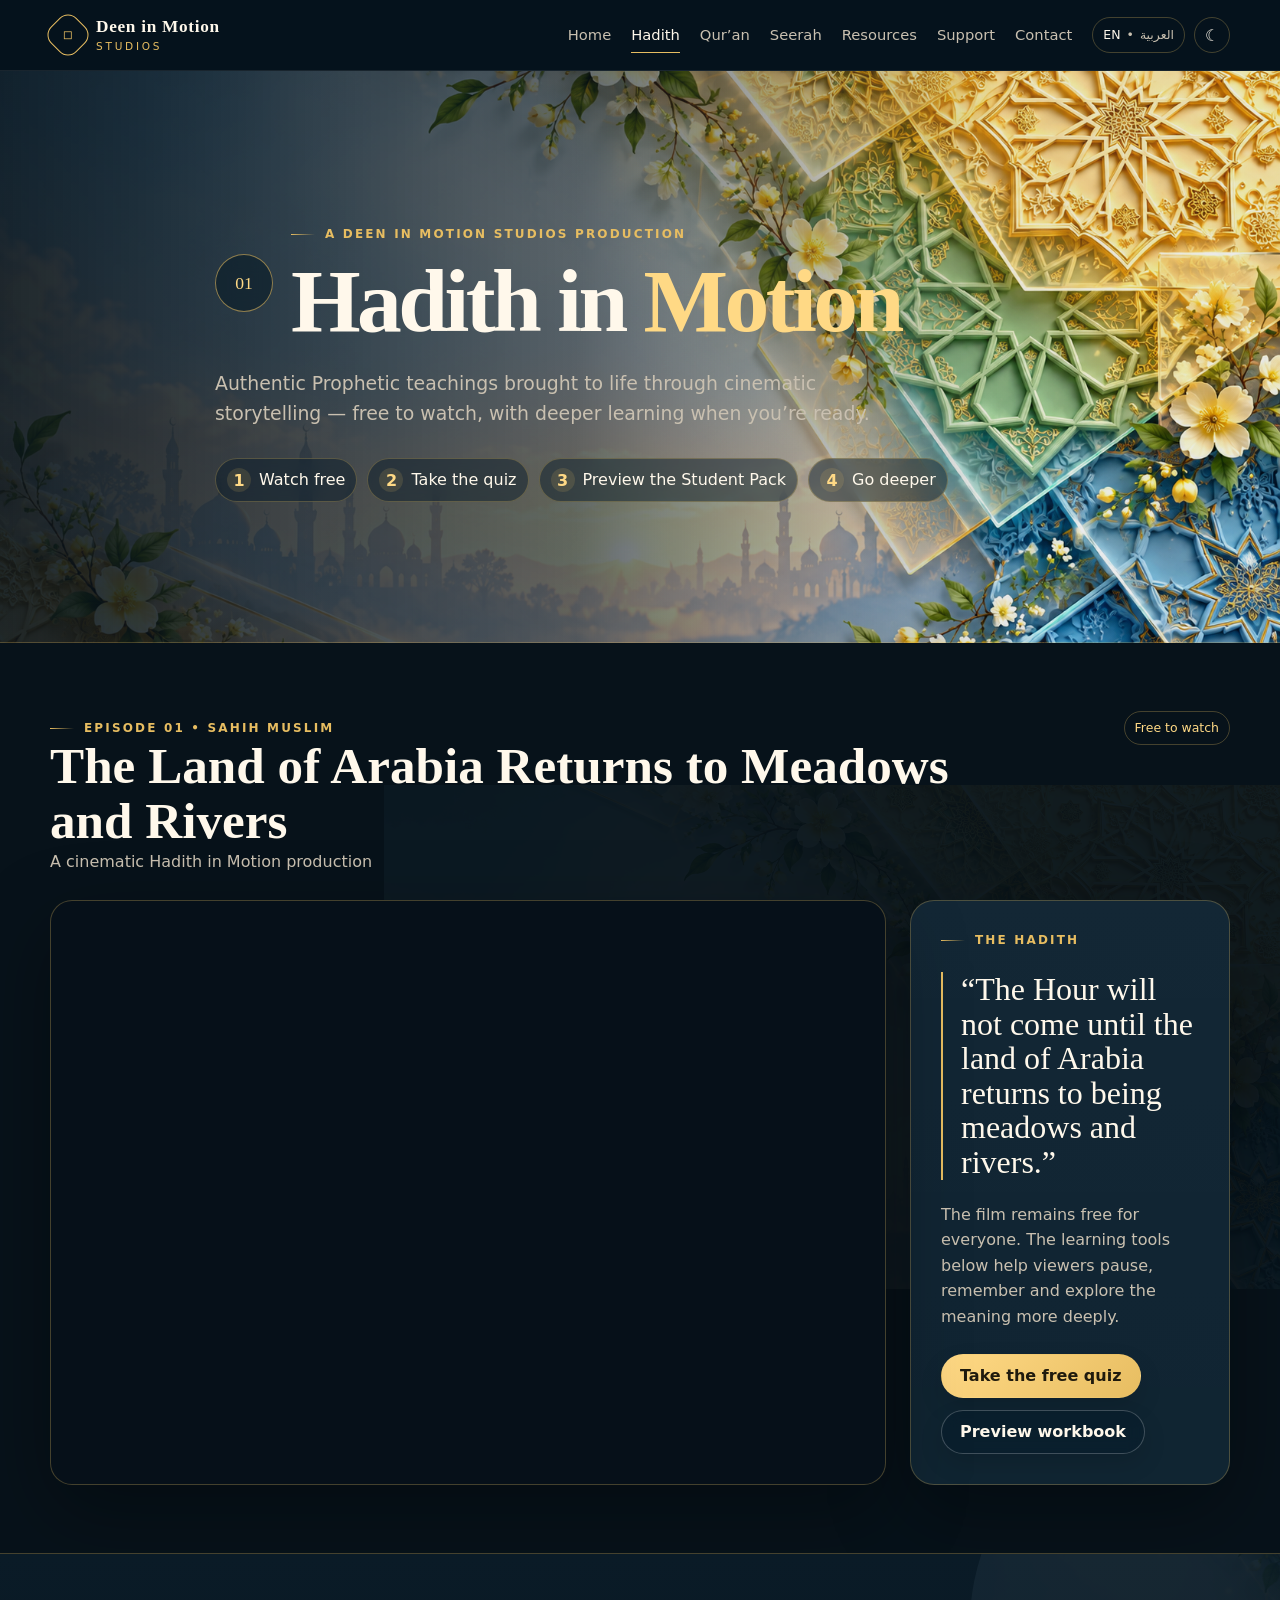
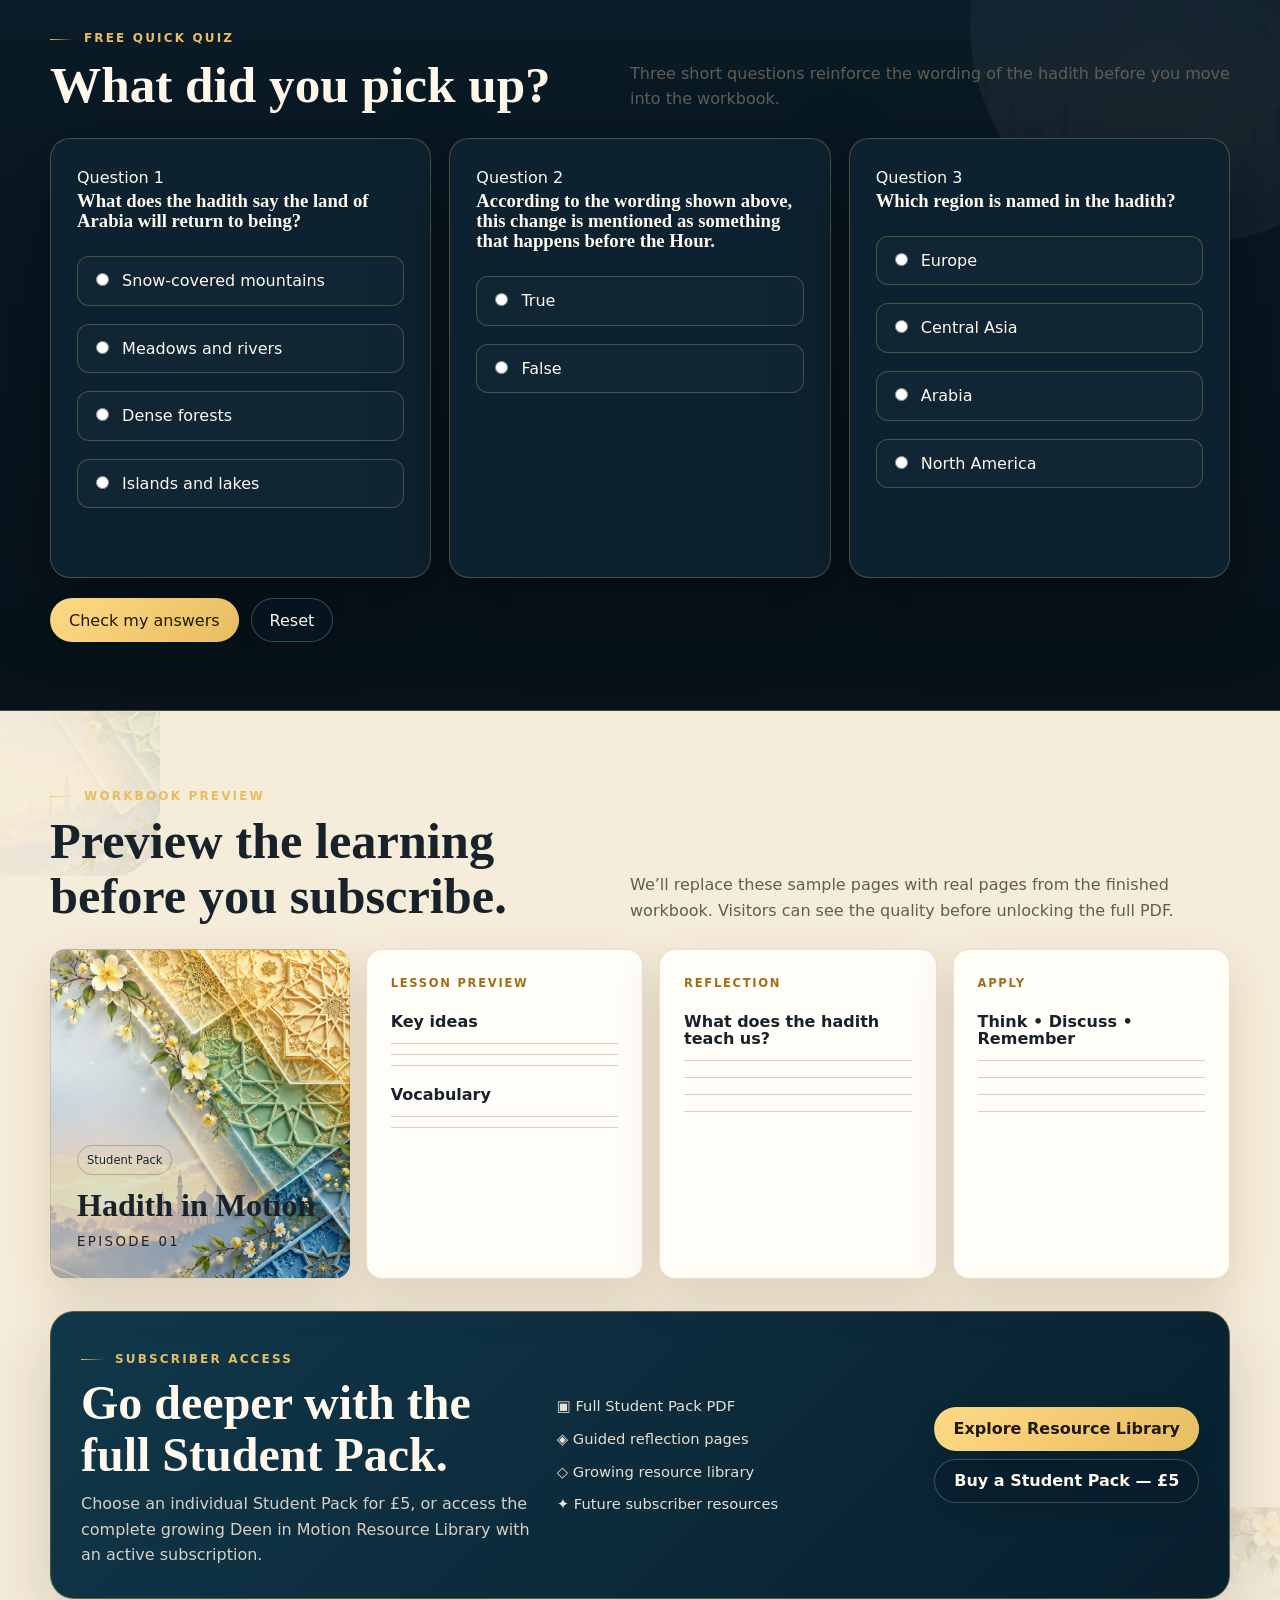
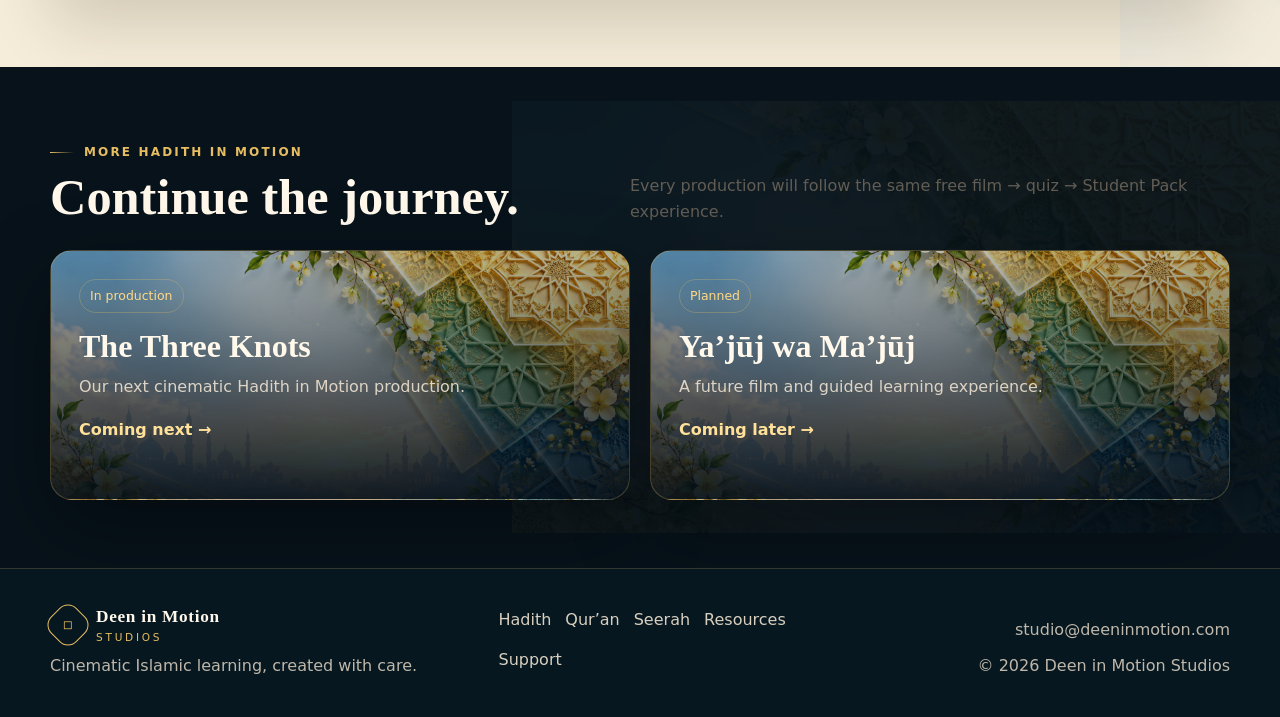
==== hadith.html @ 3226b7fa "Embed YouTube film on Hadith page" ====
<!doctype html>
<html lang="en" data-theme="dark">
<head>
  <meta charset="utf-8">
  <meta name="viewport" content="width=device-width,initial-scale=1">
  <title>Hadith in Motion | Deen in Motion Studios</title>
  <meta name="description" content="Watch Hadith in Motion films for free, take the quiz, preview the workbook and go deeper with subscriber learning resources.">
  <link rel="stylesheet" href="assets/style.css">
</head>
<body class="site-shell">

<header class="site-header">
  <div class="container nav">
    <a class="brand brand-mark" href="index.html" aria-label="Deen in Motion Studios home">
      <span class="brand-emblem" aria-hidden="true">◇</span>
      <span class="brand-copy"><strong>Deen in Motion</strong><span>Studios</span></span>
    </a>
    <button class="menu-btn" aria-label="Open navigation">Menu</button>
    <nav>
      <a href="index.html">Home</a>
      <a href="hadith.html" class="active">Hadith</a>
      <a href="quran.html">Qur’an</a>
      <a href="seerah.html">Seerah</a>
      <a href="resources.html">Resources</a>
      <a href="support.html">Support</a>
      <a href="contact.html">Contact</a>
    </nav>
    <div class="nav-tools">
      <div class="lang-switch"><span class="current">EN</span><span>•</span><a href="ar/hadith.html">العربية</a></div>
      <button class="theme-toggle" type="button" data-theme-toggle aria-label="Switch light and dark mode"><span data-theme-icon>☾</span></button>
    </div>
  </div>
</header>


<main class="hadith-premium">
  <section class="hadith-series-hero">
    <div class="hadith-hero-shade"></div>
    <div class="container hadith-hero-inner">
      <div class="hadith-series-mark">
        <span class="series-orb">01</span>
        <div>
          <div class="kicker">A Deen in Motion Studios production</div>
          <h1>Hadith in <span class="gold-word">Motion</span></h1>
        </div>
      </div>
      <p class="lead">Authentic Prophetic teachings brought to life through cinematic storytelling — free to watch, with deeper learning when you’re ready.</p>
      <div class="learning-steps premium-steps">
        <span><b>1</b> Watch free</span>
        <span><b>2</b> Take the quiz</span>
        <span><b>3</b> Preview the Student Pack</span>
<span><b>4</b> Go deeper</span>
      </div>
    </div>
  </section>

  <section class="hadith-film-section">
    <div class="container">
      <div class="episode-header premium-episode-head">
        <div>
          <div class="kicker">Episode 01 • Sahih Muslim</div>
          <h2>The Land of Arabia Returns to Meadows and Rivers</h2>
          <p class="muted episode-ref">A cinematic Hadith in Motion production</p>
        </div>
        <span class="free-pill">Free to watch</span>
      </div>

      <div class="hadith-watch-grid">
        <div class="video-shell premium-video" style="padding:0; overflow:hidden;">
  <iframe
    src="https://www.youtube.com/embed/nIduXOsCzhI?rel=0"
    title="Hadith in Motion – When Arabia Turns Green"
    style="width:100%; aspect-ratio:16/9; border:0; display:block;"
    allow="accelerometer; autoplay; clipboard-write; encrypted-media; gyroscope; picture-in-picture; web-share"
    referrerpolicy="strict-origin-when-cross-origin"
    allowfullscreen>
  </iframe>
</div>

        <aside class="hadith-quote-card">
          <div class="kicker">The hadith</div>
          <blockquote>“The Hour will not come until the land of Arabia returns to being meadows and rivers.”</blockquote>
          <p>The film remains free for everyone. The learning tools below help viewers pause, remember and explore the meaning more deeply.</p>
          <div class="actions">
            <a class="btn primary" href="#quiz">Take the free quiz</a>
            <a class="btn glass" href="#workbook">Preview workbook</a>
          </div>
        </aside>
      </div>
    </div>
  </section>

  <section id="quiz" class="hadith-quiz-band">
    <div class="container narrow">
      <div class="section-head compact hadith-section-head">
        <div>
          <div class="kicker">Free quick quiz</div>
          <h2>What did you pick up?</h2>
        </div>
        <p>Three short questions reinforce the wording of the hadith before you move into the workbook.</p>
      </div>

      <form class="quiz-card premium-quiz" data-quiz>
        <div class="quiz-question" data-answer="B">
          <div class="question-number">Question 1</div>
          <h3>What does the hadith say the land of Arabia will return to being?</h3>
          <label><input type="radio" name="q1" value="A"> Snow-covered mountains</label>
          <label><input type="radio" name="q1" value="B"> Meadows and rivers</label>
          <label><input type="radio" name="q1" value="C"> Dense forests</label>
          <label><input type="radio" name="q1" value="D"> Islands and lakes</label>
          <div class="quiz-feedback" aria-live="polite"></div>
        </div>

        <div class="quiz-question" data-answer="A">
          <div class="question-number">Question 2</div>
          <h3>According to the wording shown above, this change is mentioned as something that happens before the Hour.</h3>
          <label><input type="radio" name="q2" value="A"> True</label>
          <label><input type="radio" name="q2" value="B"> False</label>
          <div class="quiz-feedback" aria-live="polite"></div>
        </div>

        <div class="quiz-question" data-answer="C">
          <div class="question-number">Question 3</div>
          <h3>Which region is named in the hadith?</h3>
          <label><input type="radio" name="q3" value="A"> Europe</label>
          <label><input type="radio" name="q3" value="B"> Central Asia</label>
          <label><input type="radio" name="q3" value="C"> Arabia</label>
          <label><input type="radio" name="q3" value="D"> North America</label>
          <div class="quiz-feedback" aria-live="polite"></div>
        </div>

        <div class="quiz-actions">
          <button class="btn primary" type="submit">Check my answers</button>
          <button class="btn glass" type="button" data-quiz-reset>Reset</button>
          <div class="quiz-score" data-quiz-score aria-live="polite"></div>
        </div>
      </form>
    </div>
  </section>

  <section id="workbook" class="hadith-workbook-showcase">
    <div class="container">
      <div class="section-head">
        <div>
          <div class="kicker">Workbook preview</div>
          <h2>Preview the learning before you subscribe.</h2>
        </div>
        <p>We’ll replace these sample pages with real pages from the finished workbook. Visitors can see the quality before unlocking the full PDF.</p>
      </div>

      <div class="hadith-preview-row">
        <div class="hadith-book-cover">
          <span class="preview-chip">Student Pack</span>
          <strong>Hadith in Motion</strong>
          <small>Episode 01</small>
        </div>
        <div class="hadith-paper-page">
          <div class="paper-kicker">Lesson preview</div>
          <h3>Key ideas</h3>
          <div class="paper-lines"><i></i><i></i><i></i></div>
          <h3>Vocabulary</h3>
          <div class="paper-lines"><i></i><i></i></div>
        </div>
        <div class="hadith-paper-page">
          <div class="paper-kicker">Reflection</div>
          <h3>What does the hadith teach us?</h3>
          <div class="paper-lines tall"><i></i><i></i><i></i><i></i></div>
        </div>
        <div class="hadith-paper-page">
          <div class="paper-kicker">Apply</div>
          <h3>Think • Discuss • Remember</h3>
          <div class="paper-lines tall"><i></i><i></i><i></i><i></i></div>
        </div>
      </div>

      <div class="hadith-member-panel">
        <div class="member-copy">
          <div class="kicker">Subscriber access</div>
          <h2>Go deeper with the full Student Pack.</h2>
          <p>Choose an individual Student Pack for £5, or access the complete growing Deen in Motion Resource Library with an active subscription.</p>
        </div>
        <div class="member-benefits">
         <span>▣ Full Student Pack PDF</span>
          <span>◈ Guided reflection pages</span>
          <span>◇ Growing resource library</span>
          <span>✦ Future subscriber resources</span>
        </div>
        <div class="subscriber-cta">
  <a class="btn primary" href="https://payhip.com/b/NM17U">Explore Resource Library</a>
  <a class="btn glass" href="https://payhip.com/DeeninMotionStudios">Buy a Student Pack — £5</a>
</div>
      </div>
    </div>
  </section>

  <section class="hadith-next-section">
    <div class="container">
      <div class="section-head compact">
        <div>
          <div class="kicker">More Hadith in Motion</div>
          <h2>Continue the journey.</h2>
        </div>
        <p>Every production will follow the same free film → quiz → Student Pack experience.</p>
		  
      </div>
      <div class="grid-2">
        <article class="hadith-next-card">
          <span class="badge">In production</span>
          <h3>The Three Knots</h3>
          <p>Our next cinematic Hadith in Motion production.</p>
          <span class="series-link">Coming next →</span>
        </article>
        <article class="hadith-next-card">
          <span class="badge">Planned</span>
          <h3>Ya’jūj wa Ma’jūj</h3>
          <p>A future film and guided learning experience.</p>
          <span class="series-link">Coming later →</span>
        </article>
      </div>
    </div>
  </section>
</main>


<footer class="site-footer">
  <div class="container footer-grid">
    <div>
      <a class="brand brand-mark" href="index.html">
        <span class="brand-emblem" aria-hidden="true">◇</span>
        <span class="brand-copy"><strong>Deen in Motion</strong><span>Studios</span></span>
      </a>
      <p>Cinematic Islamic learning, created with care.</p>
    </div>
    <div class="footer-links">
      <a href="hadith.html">Hadith</a><a href="quran.html">Qur’an</a><a href="seerah.html">Seerah</a><a href="resources.html">Resources</a><a href="support.html">Support</a>
    </div>
    <div class="footer-meta"><p>studio@deeninmotion.com</p><p>© 2026 Deen in Motion Studios</p></div>
  </div>
</footer>

<script src="assets/site.js"></script>
</body>
</html>
---- assets/style.css ----
:root{
  --bg:#07121a;
  --bg-2:#0a1b27;
  --surface:#0d2230;
  --surface-2:#102c3c;
  --text:#fff8eb;
  --muted:#c9c0b0;
  --gold:#e7bd61;
  --gold-2:#ffd985;
  --line:rgba(231,189,97,.28);
  --navy:#082031;
  --blue:#2f6f9f;
  --green:#628d64;
  --cream:#f6eddb;
  --paper:#fffaf0;
  --ink:#17212a;
  --radius:24px;
  --shadow:0 28px 80px rgba(0,0,0,.34);
  --max:1180px;
}
html[data-theme="light"]{
  --bg:#f6f0e4;
  --bg-2:#eee5d5;
  --surface:#fffaf1;
  --surface-2:#f3eadb;
  --text:#1e2a32;
  --muted:#665f56;
  --line:rgba(145,103,32,.22);
  --navy:#f6f0e4;
  --shadow:0 24px 70px rgba(77,56,22,.13);
}
*{box-sizing:border-box}
html{scroll-behavior:smooth}
body{margin:0;font-family:Inter,ui-sans-serif,system-ui,-apple-system,BlinkMacSystemFont,"Segoe UI",sans-serif;background:var(--bg);color:var(--text);line-height:1.6;transition:background .25s ease,color .25s ease}
a{color:inherit;text-decoration:none}img{max-width:100%;display:block}.container{width:min(var(--max),calc(100% - 36px));margin:auto}p{margin:0}
h1,h2,h3,blockquote{font-family:Georgia,"Times New Roman",serif;line-height:1.08;margin:0}.muted{color:var(--muted)}
.kicker{display:inline-flex;align-items:center;gap:10px;color:var(--gold);font-size:.75rem;font-weight:800;text-transform:uppercase;letter-spacing:.18em}.kicker::before{content:"";width:24px;height:1px;background:linear-gradient(90deg,var(--gold),transparent)}.rtl .kicker::before{background:linear-gradient(270deg,var(--gold),transparent)}
.site-header{position:sticky;top:0;z-index:80;background:rgba(6,19,29,.9);border-bottom:1px solid rgba(255,255,255,.08);backdrop-filter:blur(14px)}html[data-theme="light"] .site-header{background:rgba(250,245,235,.92);border-color:rgba(76,55,23,.12)}
.nav{min-height:70px;display:flex;align-items:center;gap:20px}.brand{display:flex;align-items:center;gap:10px;margin-right:auto}.rtl .brand{margin-right:0;margin-left:auto}.brand-emblem{width:36px;height:36px;border:1px solid var(--gold);display:grid;place-items:center;border-radius:12px;color:var(--gold);transform:rotate(45deg);font-size:.9rem}.brand-emblem::first-letter{transform:rotate(-45deg)}.brand-copy{display:flex;flex-direction:column;line-height:1}.brand strong{font-family:Georgia,serif;font-size:1.08rem;letter-spacing:.04em}.brand-copy>span{margin-top:6px;color:var(--gold);font-size:.66rem;letter-spacing:.26em;text-transform:uppercase}
nav{display:flex;gap:20px;align-items:center}nav a{font-size:.92rem;color:var(--muted);position:relative;padding:12px 0}nav a::after{content:"";position:absolute;left:0;right:0;bottom:6px;height:1px;background:var(--gold);transform:scaleX(0);transition:.2s}nav a:hover,nav a.active{color:var(--text)}nav a:hover::after,nav a.active::after{transform:scaleX(1)}
.nav-tools{display:flex;align-items:center;gap:9px}.lang-switch{display:flex;gap:6px;align-items:center;padding:7px 10px;border:1px solid var(--line);border-radius:999px;font-size:.78rem;color:var(--muted)}.lang-switch .current,.lang-switch a:hover{color:var(--text)}.theme-toggle{width:36px;height:36px;border-radius:50%;border:1px solid var(--line);background:transparent;color:var(--text);cursor:pointer;font-size:1rem}.menu-btn{display:none;background:transparent;color:var(--text);border:1px solid var(--line);border-radius:12px;padding:8px 11px}
.hero-home{position:relative;min-height:575px;display:grid;align-items:center;overflow:hidden;background-image:url("images/deen-hero-art.png");background-size:cover;background-position:center}.hero-shade{position:absolute;inset:0;background:linear-gradient(90deg,rgba(5,19,30,.88) 0%,rgba(5,19,30,.72) 36%,rgba(5,19,30,.12) 68%,rgba(5,19,30,.06) 100%)}html[data-theme="light"] .hero-shade{background:linear-gradient(90deg,rgba(255,248,236,.93) 0%,rgba(255,248,236,.75) 34%,rgba(255,248,236,.12) 68%,rgba(255,248,236,.05) 100%)}
.hero-inner{position:relative;z-index:2;padding:88px 0 76px;max-width:720px}.hero h1{font-size:clamp(2.9rem,6.3vw,5.6rem);letter-spacing:-.035em;color:var(--text);text-shadow:0 16px 40px rgba(0,0,0,.24)}.gold-word{color:var(--gold-2)}html[data-theme="light"] .gold-word{color:#9c6b14}.lead{margin-top:18px;max-width:680px;color:var(--muted);font-size:clamp(1rem,1.6vw,1.18rem)}.actions{display:flex;gap:12px;flex-wrap:wrap;margin-top:24px}.btn{display:inline-flex;align-items:center;justify-content:center;min-height:44px;padding:0 18px;border-radius:999px;border:1px solid var(--line);font-weight:800;transition:.2s;box-shadow:0 10px 25px rgba(0,0,0,.12)}.btn:hover{transform:translateY(-2px)}.btn.primary{background:linear-gradient(135deg,var(--gold-2),var(--gold));color:#1f1a0d;border-color:transparent}.btn.glass,.btn.secondary{background:rgba(7,27,41,.54);color:#fff8eb;border-color:rgba(255,255,255,.22);backdrop-filter:blur(8px)}html[data-theme="light"] .btn.glass,html[data-theme="light"] .btn.secondary{background:rgba(255,255,255,.7);color:#1e2a32;border-color:rgba(103,76,33,.18)}
.steps-strip{padding:20px 0;background:#082131;border-top:1px solid rgba(231,189,97,.34);border-bottom:1px solid rgba(231,189,97,.34);color:#fff8eb}html[data-theme="light"] .steps-strip{background:#f0e5d1;color:#202b34}.steps-grid{display:grid;grid-template-columns:repeat(3,1fr);gap:22px}.step-card{display:flex;align-items:center;gap:16px;padding:8px 4px}.step-num{flex:0 0 auto;width:40px;height:40px;border-radius:50%;display:grid;place-items:center;background:linear-gradient(135deg,var(--gold-2),var(--gold));color:#1e1809;font-family:Georgia,serif;font-size:1.25rem;font-weight:700}.step-card strong{display:block;font-family:Georgia,serif;font-size:1.15rem}.step-card span:last-child{display:block;color:#cfc8bc;font-size:.9rem;margin-top:4px}html[data-theme="light"] .step-card span:last-child{color:#5f584f}
section{padding:68px 0}.series-section{position:relative;overflow:hidden;background:var(--bg-2)}.series-section::before,.mission-band::before{content:"";position:absolute;inset:0;background:url("images/deen-hero-art.png") center/cover no-repeat;opacity:.08;filter:saturate(.8)}html[data-theme="light"] .series-section::before{opacity:.06}.series-section>.container,.mission-band>.container{position:relative;z-index:1}.section-title-center{text-align:center;margin-bottom:28px}.section-title-center h2{font-size:clamp(2rem,4vw,3.35rem);margin-top:10px}.section-title-center p{margin-top:12px;text-transform:uppercase;letter-spacing:.14em;font-size:.78rem;color:var(--gold)}
.series-grid{display:grid;grid-template-columns:repeat(3,1fr);gap:20px}.series-card{min-height:360px;border-radius:22px;overflow:hidden;position:relative;border:1px solid var(--line);box-shadow:var(--shadow);background-image:linear-gradient(180deg,rgba(5,15,23,.16),rgba(5,15,23,.95)),url("images/deen-hero-art.png");background-size:cover;background-position:center;transition:.25s}.series-card:hover{transform:translateY(-7px)}.series-quran{background-position:65% center;box-shadow:0 24px 65px rgba(49,89,47,.24)}.series-seerah{background-position:95% center;box-shadow:0 24px 65px rgba(32,85,126,.25)}.series-hadith{box-shadow:0 24px 65px rgba(152,103,28,.25)}.series-card::after{content:"";position:absolute;inset:0;background:linear-gradient(0deg,rgba(5,15,23,.92) 15%,transparent 70%)}.series-hadith::before,.series-quran::before,.series-seerah::before{content:"";position:absolute;inset:0;mix-blend-mode:color;opacity:.46}.series-hadith::before{background:#b57618}.series-quran::before{background:#4b7d54}.series-seerah::before{background:#2e6f9d}.series-card-content{position:absolute;z-index:2;left:24px;right:24px;bottom:24px;color:#fff8eb}.rtl .series-card-content{text-align:right}.series-label{display:inline-block;border:1px solid rgba(255,255,255,.24);border-radius:999px;padding:5px 9px;font-size:.72rem;color:#f7dfaa}.series-card h3{font-size:1.78rem;margin-top:11px}.series-card p{margin-top:9px;color:#ddd4c5;font-size:.92rem}.series-link{display:inline-block;margin-top:18px;font-weight:800;color:#ffe19a}
.workbook-showcase{background:var(--cream);color:var(--ink);position:relative;overflow:hidden}.workbook-showcase::before,.workbook-showcase::after{content:"";position:absolute;width:280px;height:280px;background:url("images/deen-hero-art.png") center/cover no-repeat;opacity:.16;border-radius:40px;filter:saturate(.8)}.workbook-showcase::before{left:-120px;top:-110px}.workbook-showcase::after{right:-120px;bottom:-120px}.workbook-showcase .container{position:relative;z-index:1}.section-head{display:flex;align-items:end;justify-content:space-between;gap:26px;margin-bottom:26px}.section-head h2{font-size:clamp(1.9rem,4vw,3.15rem);margin-top:8px}.section-head p{max-width:600px;color:#625d54}.preview-row{
  display:grid;
  grid-template-columns:repeat(3, 1fr 1.12fr);
  gap:14px;
  align-items:stretch;
}.mini-book,.mini-page{min-height:245px;border-radius:14px;box-shadow:0 18px 45px rgba(78,57,24,.16);border:1px solid rgba(127,91,29,.16)}.mini-book{display:flex;flex-direction:column;justify-content:flex-end;padding:18px;background-color:#efe3c9;background-image:linear-gradient(180deg,rgba(255,255,255,.25),rgba(0,0,0,.13)),url("images/deen-hero-art.png");background-size:cover}.mini-book span{font-family:Georgia,serif;font-size:1.35rem}.mini-book small{text-transform:uppercase;letter-spacing:.18em;margin-top:6px}.book-gold{background-position:90% 10%}.book-green{background-position:64% 35%;filter:hue-rotate(20deg)}.book-blue{background-position:10% 90%;filter:hue-rotate(185deg)}.mini-page{padding:18px;background:#fffdf7}.mini-page strong,.mini-page span{display:block}.mini-page span{font-size:.78rem;margin-top:16px;color:#776d60}.mini-page i{display:block;height:1px;background:#d8cfbf;margin-top:10px}
.membership-section{background:var(--bg)}.membership-panel{display:grid;grid-template-columns:1.15fr 1fr auto;gap:24px;align-items:center;padding:28px;border-radius:26px;border:1px solid var(--line);background:linear-gradient(135deg,rgba(14,46,63,.96),rgba(6,25,38,.96));box-shadow:var(--shadow);color:#fff8eb}html[data-theme="light"] .membership-panel{background:linear-gradient(135deg,#0e3447,#0b2433);color:#fff8eb}.membership-panel h2{font-size:clamp(1.9rem,3.6vw,2.75rem);margin-top:8px}.membership-panel p{margin-top:10px;color:#d5ccbd}.membership-benefits{display:grid;gap:9px;color:#e4d9c8}.membership-benefits span{font-size:.92rem}.mission-band{position:relative;overflow:hidden;padding:58px 0;background:#071b28;color:#fff8eb}.mission-band::before{opacity:.18;background-position:center bottom}.mission-inner{text-align:center}.mission-inner blockquote{font-size:clamp(1.8rem,3.5vw,2.7rem);margin:18px auto 14px;max-width:760px}.mission-inner>span{font-size:.75rem;text-transform:uppercase;letter-spacing:.22em;color:var(--gold)}
.page-hero{padding:92px 0 54px;background:linear-gradient(180deg,var(--bg-2),var(--bg));border-bottom:1px solid var(--line);position:relative;overflow:hidden}.page-hero::after{content:"";position:absolute;inset:0;background:url("images/deen-hero-art.png") right center/55% auto no-repeat;opacity:.13;pointer-events:none}.page-hero>.container{position:relative;z-index:1}.page-hero h1{font-size:clamp(2.8rem,7vw,5.5rem);margin-top:10px}.panel,.resource,.quiz-question{background:var(--surface);border:1px solid var(--line);border-radius:20px;padding:26px;box-shadow:var(--shadow)}.grid-2{display:grid;grid-template-columns:repeat(2,1fr);gap:20px}.grid-3{display:grid;grid-template-columns:repeat(3,1fr);gap:20px}.badge,.free-pill{display:inline-flex;padding:6px 10px;border:1px solid var(--line);border-radius:999px;color:var(--gold-2);font-size:.78rem}.watch-layout{display:grid;grid-template-columns:1.35fr .65fr;gap:22px}.episode-header{display:flex;justify-content:space-between;gap:22px;align-items:flex-start;margin-bottom:26px}.episode-header h2{font-size:clamp(2rem,4vw,3.5rem)}.video-shell{aspect-ratio:16/9;border-radius:22px;overflow:hidden;border:1px solid var(--line);background:#061019;box-shadow:var(--shadow)}.video-placeholder{height:100%;display:grid;place-items:center;align-content:center;gap:10px;background:radial-gradient(circle at 50% 45%,rgba(231,189,97,.1),transparent 28%),linear-gradient(145deg,#102333,#061019)}.play-mark{width:68px;height:68px;border-radius:50%;display:grid;place-items:center;background:linear-gradient(135deg,var(--gold-2),var(--gold));color:#1e1809}.watch-info blockquote{margin:18px 0;padding-left:18px;border-left:2px solid var(--gold);font-size:1.32rem}.rtl .watch-info blockquote{padding-left:0;padding-right:18px;border-left:0;border-right:2px solid var(--gold)}.learning-steps{display:flex;flex-wrap:wrap;gap:10px;margin-top:26px}.learning-steps span{display:inline-flex;align-items:center;gap:8px;padding:8px 11px;border:1px solid var(--line);border-radius:999px;background:rgba(255,255,255,.03)}.learning-steps b{width:24px;height:24px;border-radius:50%;display:grid;place-items:center;background:rgba(231,189,97,.14);color:var(--gold-2)}.quiz-section{background:var(--bg-2);border-top:1px solid var(--line);border-bottom:1px solid var(--line)}.quiz-card{display:grid;gap:18px}.quiz-question h3{margin-bottom:16px}.quiz-question label{display:block;padding:11px 13px;margin:9px 0;border:1px solid var(--line);border-radius:12px;cursor:pointer}.quiz-question input{margin-right:8px}.rtl .quiz-question input{margin-right:0;margin-left:8px}.quiz-actions{display:flex;gap:12px;align-items:center;flex-wrap:wrap}.quiz-actions button{font:inherit;cursor:pointer}.quiz-score{margin-left:auto;font-weight:800;color:var(--gold)}.rtl .quiz-score{margin-left:0;margin-right:auto}.workbook-preview-grid{display:grid;grid-template-columns:repeat(3,1fr);gap:18px}.workbook-page{background:#eee4d1;color:#211d17;padding:14px;border-radius:10px;box-shadow:0 22px 55px rgba(0,0,0,.18)}.page-placeholder{min-height:320px;border:1px dashed #b7aa96;display:grid;place-items:center;align-content:center;text-align:center;padding:22px;background:#fffdf8}.page-placeholder span{color:#6b6155;font-size:.9rem;margin-top:10px}.subscriber-panel{margin-top:30px;display:grid;grid-template-columns:auto 1fr auto;gap:20px;align-items:center;padding:28px;border:1px solid var(--line);border-radius:22px;background:var(--surface)}.subscriber-icon{width:52px;height:52px;display:grid;place-items:center;border-radius:15px;background:rgba(231,189,97,.12);color:var(--gold)}.subscriber-cta{display:grid;gap:8px}.resource p,.support-box>p{color:var(--muted);margin-top:10px}.support-box{max-width:830px}.bank-box{padding:20px;margin:22px 0;border:1px dashed var(--line);border-radius:16px}.notice{padding:18px;border-left:3px solid var(--gold);background:rgba(231,189,97,.08);border-radius:12px}.rtl .notice{border-left:0;border-right:3px solid var(--gold)}
.site-footer{padding:38px 0;background:#061720;color:#fff8eb;border-top:1px solid rgba(231,189,97,.2)}html[data-theme="light"] .site-footer{background:#0a2230;color:#fff8eb}.footer-grid{display:grid;grid-template-columns:1.2fr 1fr 1fr;gap:24px;align-items:start}.footer-links{display:flex;flex-wrap:wrap;gap:14px}.footer-links a{color:#d8cfbf}.footer-meta{text-align:right}.rtl .footer-meta{text-align:left}.site-footer p{margin-top:10px;color:#bfb7aa}
.reveal{opacity:0;transform:translateY(16px);transition:opacity .65s ease,transform .65s ease}.reveal.is-visible{opacity:1;transform:none}
@media(max-width:980px){nav{gap:13px}.series-grid,.steps-grid{grid-template-columns:1fr}.preview-row{grid-template-columns:1fr 1fr}.membership-panel{grid-template-columns:1fr}.workbook-preview-grid,.grid-3{grid-template-columns:1fr 1fr}.watch-layout{grid-template-columns:1fr}.footer-grid{grid-template-columns:1fr 1fr}.hero-home{min-height:540px}}
@media(max-width:760px){.menu-btn{display:block;margin-left:auto}.rtl .menu-btn{margin-left:0;margin-right:auto}nav{display:none;position:absolute;top:76px;left:0;right:0;padding:18px;background:var(--bg);border-bottom:1px solid var(--line);flex-direction:column;align-items:flex-start}.rtl nav{align-items:flex-end}nav.open{display:flex}.brand{margin-right:0}.rtl .brand{margin-left:0}.nav-tools{margin-left:auto}.rtl .nav-tools{margin-left:0;margin-right:auto}.hero-home{min-height:520px;background-position:62% center}.hero-shade{background:linear-gradient(90deg,rgba(5,19,30,.92),rgba(5,19,30,.72) 70%,rgba(5,19,30,.3))}html[data-theme="light"] .hero-shade{background:linear-gradient(90deg,rgba(255,248,236,.95),rgba(255,248,236,.82) 70%,rgba(255,248,236,.45))}.hero-inner{padding:74px 0 64px}.section-head{display:block}.section-head p{margin-top:14px}.preview-row{grid-template-columns:1fr}.workbook-preview-grid,.grid-2,.grid-3{grid-template-columns:1fr}.subscriber-panel{grid-template-columns:1fr}.episode-header{display:block}.free-pill{margin-top:12px}.footer-grid{grid-template-columns:1fr}.footer-meta{text-align:left}.rtl .footer-meta{text-align:right}}


/* v6 compact sizing pass */


/* =========================================================
   v7 HADITH IN MOTION — PREMIUM PRODUCT PAGE
   ========================================================= */
.hadith-series-hero{
  min-height:490px;
  display:grid;
  align-items:center;
  position:relative;
  overflow:hidden;
  background:
    linear-gradient(90deg,rgba(7,18,26,.9),rgba(7,18,26,.63) 45%,rgba(7,18,26,.08) 78%),
    url("images/deen-hero-art.png") center/cover no-repeat;
  border-bottom:1px solid rgba(231,189,97,.26);
}
html[data-theme="light"] .hadith-series-hero{
  background:
    linear-gradient(90deg,rgba(249,241,225,.95),rgba(249,241,225,.78) 45%,rgba(249,241,225,.12) 78%),
    url("images/deen-hero-art.png") center/cover no-repeat;
}
.hadith-hero-shade{
  position:absolute;inset:0;
  background:radial-gradient(circle at 74% 20%,rgba(231,189,97,.15),transparent 34%);
  pointer-events:none;
}
.hadith-hero-inner{position:relative;z-index:1;padding:78px 0 72px;max-width:850px}
.hadith-series-mark{display:flex;align-items:center;gap:18px}
.series-orb{
  flex:0 0 auto;width:58px;height:58px;border-radius:50%;
  display:grid;place-items:center;
  border:1px solid rgba(231,189,97,.58);
  color:var(--gold-2);
  font-family:Georgia,serif;font-size:1.1rem;
  background:rgba(6,24,35,.54);backdrop-filter:blur(9px)
}
html[data-theme="light"] .series-orb{background:rgba(255,251,243,.74);color:#916217}
.hadith-series-hero h1{font-size:clamp(3rem,7vw,6rem);margin-top:9px;letter-spacing:-.04em}
.premium-steps{margin-top:30px}
.premium-steps span{background:rgba(7,27,41,.48);backdrop-filter:blur(8px)}
html[data-theme="light"] .premium-steps span{background:rgba(255,255,255,.67)}

.hadith-film-section{position:relative;background:var(--bg);overflow:hidden}
.hadith-film-section::before{
  content:"";position:absolute;inset:0;
  background:url("images/deen-hero-art.png") 100% 35%/70% auto no-repeat;
  opacity:.045;pointer-events:none
}
.hadith-film-section>.container{position:relative;z-index:1}
.premium-episode-head h2{max-width:900px}
.hadith-watch-grid{display:grid;grid-template-columns:minmax(0,1.45fr) minmax(320px,.55fr);gap:24px;align-items:stretch}
.premium-video{position:relative;min-height:460px;aspect-ratio:auto}
.video-poster-art{
  position:absolute;inset:0;
  background:
    linear-gradient(180deg,rgba(5,14,20,.04),rgba(5,14,20,.72)),
    url("images/ornate-islamic-sunrise-banner.png") center/cover no-repeat;
}
.video-poster-content{
  position:absolute;inset:0;z-index:2;
  display:flex;flex-direction:column;align-items:center;justify-content:center;
  text-align:center;padding:34px;color:#fff8eb
}
.video-poster-content .film-label{font-size:.72rem;letter-spacing:.17em;color:#f2cf7f;margin-bottom:22px}
.video-poster-content strong{font-family:Georgia,serif;font-size:clamp(1.5rem,3vw,2.35rem);margin-top:18px}
.video-poster-content .muted{color:#e2d9ca;max-width:500px;margin-top:8px}
.hadith-quote-card{
  padding:30px;border-radius:24px;border:1px solid var(--line);
  background:
    linear-gradient(180deg,rgba(255,255,255,.025),rgba(255,255,255,.01)),
    var(--surface);
  box-shadow:var(--shadow);display:flex;flex-direction:column;justify-content:center
}
.hadith-quote-card blockquote{
  font-size:clamp(1.45rem,2.5vw,2.1rem);
  margin:22px 0;padding-left:18px;border-left:2px solid var(--gold);
  color:var(--text)
}
.rtl .hadith-quote-card blockquote{padding-left:0;padding-right:18px;border-left:0;border-right:2px solid var(--gold)}
.hadith-quote-card p{color:var(--muted)}
.hadith-quote-card .actions{margin-top:24px}

.hadith-quiz-band{
  position:relative;overflow:hidden;
  background:linear-gradient(180deg,var(--bg-2),var(--bg));
  border-top:1px solid var(--line);border-bottom:1px solid var(--line)
}
.hadith-quiz-band::after{
  content:"";position:absolute;width:440px;height:440px;right:-130px;top:-150px;
  background:url("images/deen-hero-art.png") center/cover no-repeat;opacity:.055;border-radius:50%
}
.hadith-quiz-band>.container{position:relative;z-index:1}
.hadith-section-head h2{font-size:clamp(2rem,4vw,3.3rem)}
.premium-quiz{grid-template-columns:repeat(3,1fr);align-items:stretch}
.premium-quiz .quiz-question{display:flex;flex-direction:column}
.premium-quiz .quiz-question label{background:rgba(255,255,255,.018)}
html[data-theme="light"] .premium-quiz .quiz-question label{background:rgba(255,255,255,.5)}
.premium-quiz .quiz-feedback{margin-top:auto;padding-top:10px;min-height:34px;color:var(--muted)}
.premium-quiz .quiz-actions{grid-column:1/-1;padding-top:2px}

.hadith-workbook-showcase{
  background:#f5ecd9;color:#18222b;position:relative;overflow:hidden
}
.hadith-workbook-showcase::before,
.hadith-workbook-showcase::after{
  content:"";position:absolute;width:310px;height:310px;
  background:url("images/deen-hero-art.png") center/cover no-repeat;
  opacity:.13;border-radius:48px
}
.hadith-workbook-showcase::before{left:-150px;top:-145px}
.hadith-workbook-showcase::after{right:-150px;bottom:-150px}
.hadith-workbook-showcase>.container{position:relative;z-index:1}
.hadith-workbook-showcase .section-head p{color:#625d54}
.hadith-preview-row{display:grid;grid-template-columns:1.08fr repeat(3,1fr);gap:16px}
.hadith-book-cover,.hadith-paper-page{
  min-height:330px;border-radius:16px;border:1px solid rgba(127,91,29,.18);
  box-shadow:0 18px 46px rgba(78,57,24,.15)
}
.hadith-book-cover{
  display:flex;flex-direction:column;justify-content:flex-end;padding:26px;
  background:
    linear-gradient(180deg,rgba(255,255,255,.18),rgba(7,18,26,.18)),
    url("images/deen-hero-art.png") 80% center/cover no-repeat
}
.hadith-book-cover .preview-chip{align-self:flex-start;padding:5px 9px;border:1px solid rgba(24,34,43,.24);border-radius:999px;font-size:.72rem}
.hadith-book-cover strong{font-family:Georgia,serif;font-size:2rem;line-height:1.05;margin-top:14px}
.hadith-book-cover small{text-transform:uppercase;letter-spacing:.18em;margin-top:8px}
.hadith-paper-page{background:#fffdf8;padding:24px}
.paper-kicker{color:#a16e19;font-size:.72rem;text-transform:uppercase;letter-spacing:.15em;font-weight:800}
.hadith-paper-page h3{font-family:Inter,system-ui,sans-serif;font-size:1rem;margin-top:20px}
.paper-lines{display:grid;gap:10px;margin-top:13px}.paper-lines i{display:block;height:1px;background:#d8cfbf}.paper-lines.tall{gap:16px}
.hadith-member-panel{
  margin-top:32px;display:grid;grid-template-columns:1.15fr .9fr auto;gap:24px;align-items:center;
  padding:30px;border-radius:24px;
  background:linear-gradient(135deg,#10384b,#081f2d);
  color:#fff8eb;border:1px solid rgba(231,189,97,.32);box-shadow:0 24px 65px rgba(44,34,17,.18)
}
.hadith-member-panel h2{font-size:clamp(2rem,4vw,3rem);margin-top:8px}
.hadith-member-panel p{margin-top:10px;color:#d9d0c1}
.member-benefits{display:grid;gap:9px;color:#eadfce}
.member-benefits span{font-size:.92rem}
.hadith-member-panel .subscriber-cta span{font-size:.76rem;color:#cabfae;text-align:center}

.hadith-next-section{
  position:relative;overflow:hidden;background:var(--bg)
}
.hadith-next-section::before{
  content:"";position:absolute;inset:0;
  background:url("images/deen-hero-art.png") right center/60% auto no-repeat;opacity:.045
}
.hadith-next-section>.container{position:relative;z-index:1}
.hadith-next-card{
  min-height:250px;padding:28px;border-radius:22px;border:1px solid var(--line);
  background:
    linear-gradient(180deg,rgba(5,15,23,.28),rgba(5,15,23,.94)),
    url("images/deen-hero-art.png") center/cover no-repeat;
  color:#fff8eb;box-shadow:var(--shadow)
}
.hadith-next-card:nth-child(2){background-position:70% center}
.hadith-next-card h3{font-size:2rem;margin-top:16px}
.hadith-next-card p{margin-top:10px;color:#ddd4c5;max-width:520px}

@media(max-width:1000px){
  .hadith-watch-grid{grid-template-columns:1fr}
  .premium-quiz{grid-template-columns:1fr}
  .premium-quiz .quiz-actions{grid-column:auto}
  .hadith-preview-row{grid-template-columns:1fr 1fr}
  .hadith-member-panel{grid-template-columns:1fr}
}
@media(max-width:700px){
  .hadith-series-hero{min-height:430px;background-position:68% center}
  .hadith-hero-inner{padding:60px 0 52px}
  .hadith-series-mark{align-items:flex-start}
  .series-orb{width:48px;height:48px}
  .hadith-watch-grid{gap:18px}
  .premium-video{min-height:330px}
  .hadith-preview-row{grid-template-columns:1fr}
  .hadith-book-cover,.hadith-paper-page{min-height:280px}
}
html,
body{
  max-width:100%;
  overflow-x:hidden;
}
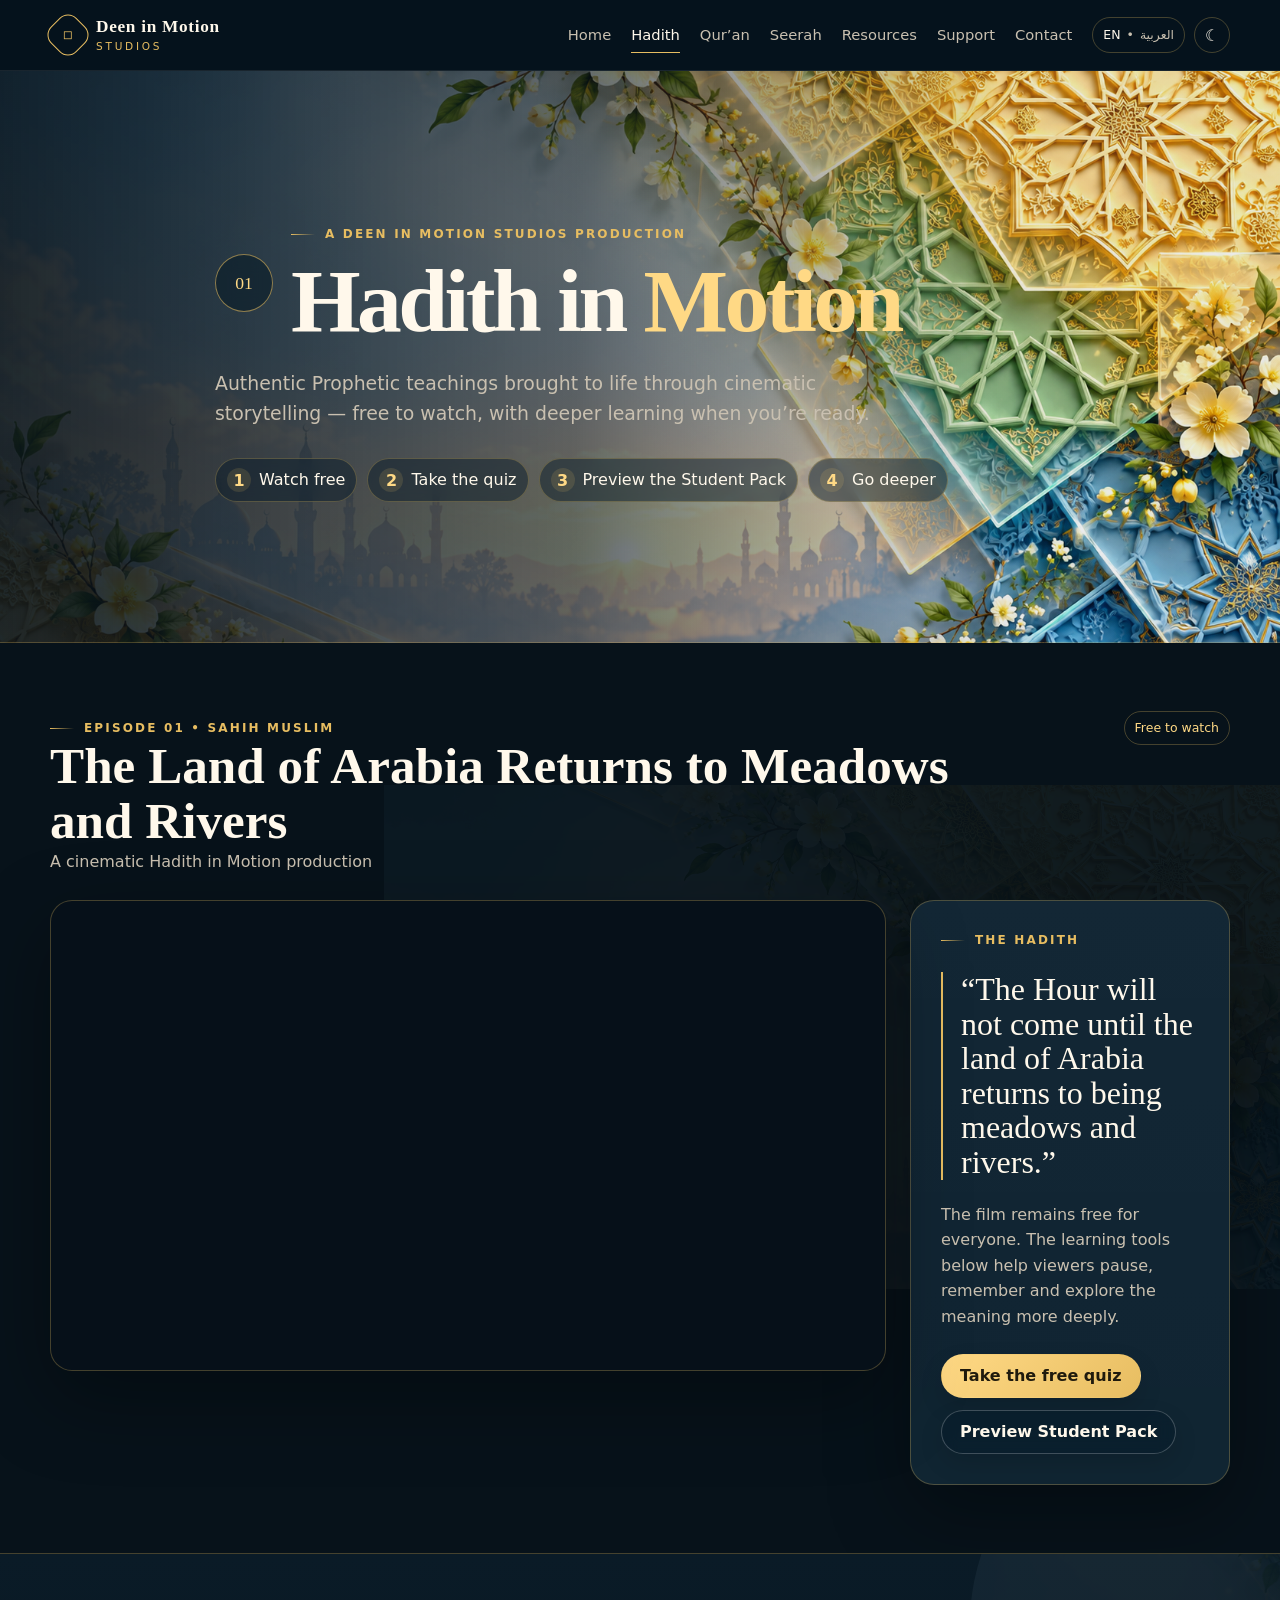
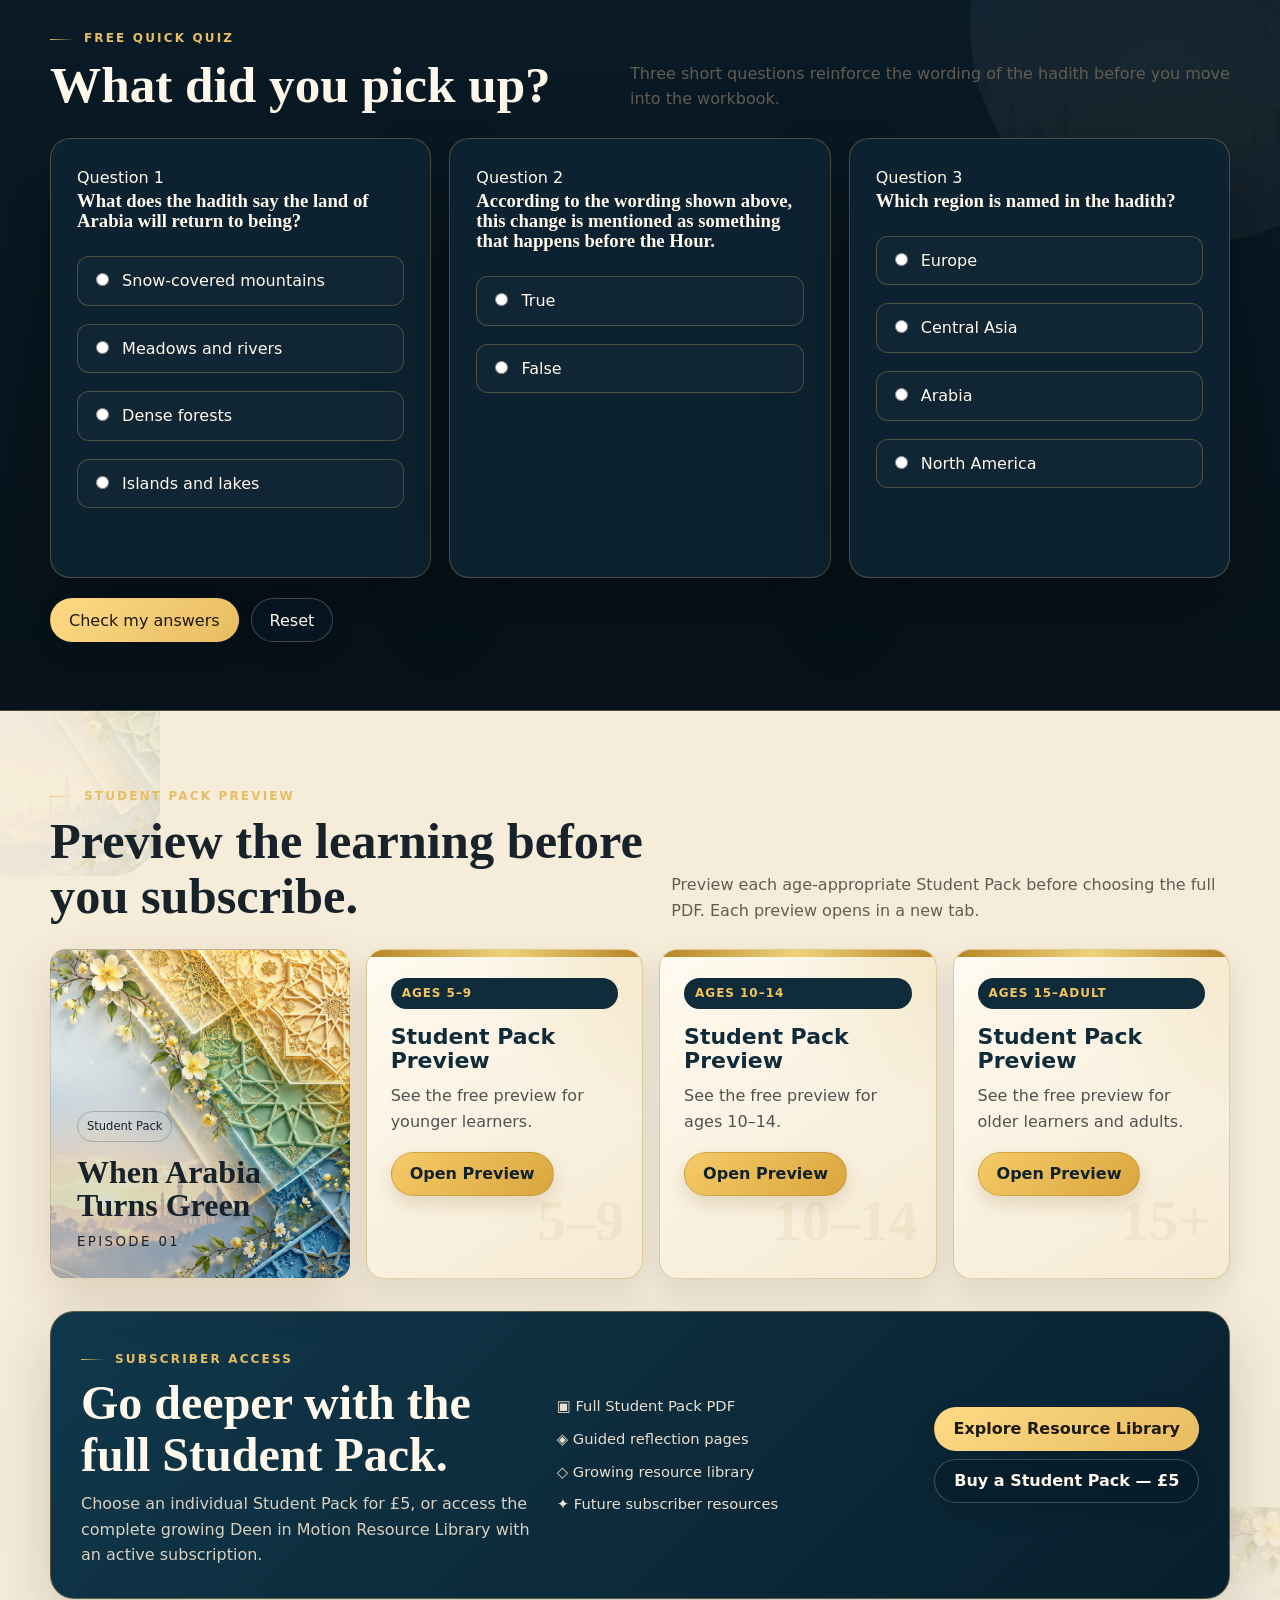
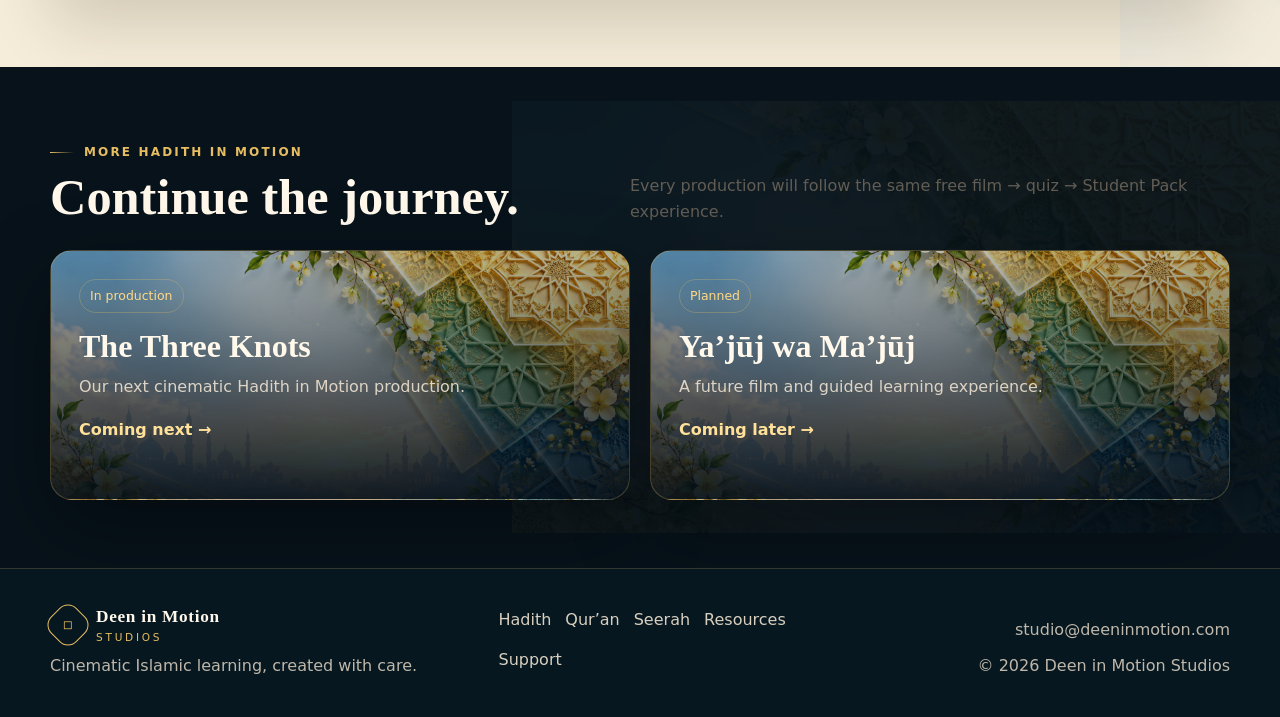
==== commit dea9eee5: "update dstudent pack" ====
--- a/hadith.html
+++ b/hadith.html
@@ -66,7 +66,7 @@
       </div>
 
       <div class="hadith-watch-grid">
-        <div class="video-shell premium-video" style="padding:0; overflow:hidden;">
+       <div class="video-shell premium-video" style="padding:0; overflow:hidden; align-self:start; min-height:0;">
   <iframe
     src="https://www.youtube.com/embed/nIduXOsCzhI?rel=0"
     title="Hadith in Motion – When Arabia Turns Green"
@@ -83,7 +83,7 @@
           <p>The film remains free for everyone. The learning tools below help viewers pause, remember and explore the meaning more deeply.</p>
           <div class="actions">
             <a class="btn primary" href="#quiz">Take the free quiz</a>
-            <a class="btn glass" href="#workbook">Preview workbook</a>
+            <a class="btn glass" href="#workbook">Preview Student Pack</a>
           </div>
         </aside>
       </div>
@@ -142,36 +142,57 @@
     <div class="container">
       <div class="section-head">
         <div>
-          <div class="kicker">Workbook preview</div>
+          <div class="kicker">Student Pack preview</div>
           <h2>Preview the learning before you subscribe.</h2>
         </div>
-        <p>We’ll replace these sample pages with real pages from the finished workbook. Visitors can see the quality before unlocking the full PDF.</p>
+        <p>Preview each age-appropriate Student Pack before choosing the full PDF. Each preview opens in a new tab.</p>
       </div>
 
       <div class="hadith-preview-row">
-        <div class="hadith-book-cover">
-          <span class="preview-chip">Student Pack</span>
-          <strong>Hadith in Motion</strong>
-          <small>Episode 01</small>
-        </div>
-        <div class="hadith-paper-page">
-          <div class="paper-kicker">Lesson preview</div>
-          <h3>Key ideas</h3>
-          <div class="paper-lines"><i></i><i></i><i></i></div>
-          <h3>Vocabulary</h3>
-          <div class="paper-lines"><i></i><i></i></div>
-        </div>
-        <div class="hadith-paper-page">
-          <div class="paper-kicker">Reflection</div>
-          <h3>What does the hadith teach us?</h3>
-          <div class="paper-lines tall"><i></i><i></i><i></i><i></i></div>
-        </div>
-        <div class="hadith-paper-page">
-          <div class="paper-kicker">Apply</div>
-          <h3>Think • Discuss • Remember</h3>
-          <div class="paper-lines tall"><i></i><i></i><i></i><i></i></div>
-        </div>
-      </div>
+
+  <div class="hadith-book-cover">
+    <span class="preview-chip">Student Pack</span>
+    <strong>When Arabia Turns Green</strong>
+    <small>Episode 01</small>
+  </div>
+
+  <div class="hadith-paper-page">
+    <div class="paper-kicker">Ages 5–9</div>
+    <h3>Student Pack Preview</h3>
+    <p>See the free preview for younger learners.</p>
+    <a class="btn glass"
+       href="assets/previews/when-arabia-turns-green-ages-5-9-preview.pdf"
+       target="_blank"
+       rel="noopener">
+      Open Preview
+    </a>
+  </div>
+
+  <div class="hadith-paper-page">
+    <div class="paper-kicker">Ages 10–14</div>
+    <h3>Student Pack Preview</h3>
+    <p>See the free preview for ages 10–14.</p>
+    <a class="btn glass"
+       href="assets/previews/when-arabia-turns-green-ages-10-14-preview.pdf"
+       target="_blank"
+       rel="noopener">
+      Open Preview
+    </a>
+  </div>
+
+  <div class="hadith-paper-page">
+    <div class="paper-kicker">Ages 15–Adult</div>
+    <h3>Student Pack Preview</h3>
+    <p>See the free preview for older learners and adults.</p>
+    <a class="btn glass"
+       href="assets/previews/when-arabia-turns-green-ages-15-adult-preview.pdf"
+       target="_blank"
+       rel="noopener">
+      Open Preview
+    </a>
+  </div>
+
+</div>
 
       <div class="hadith-member-panel">
         <div class="member-copy">
--- a/assets/style.css
+++ b/assets/style.css
@@ -220,6 +220,92 @@
 .hadith-next-card:nth-child(2){background-position:70% center}
 .hadith-next-card h3{font-size:2rem;margin-top:16px}
 .hadith-next-card p{margin-top:10px;color:#ddd4c5;max-width:520px}
+.hadith-paper-page{
+  position:relative;
+  overflow:hidden;
+  padding:28px 24px;
+  background:
+    radial-gradient(circle at top right, rgba(212,171,72,.16), transparent 38%),
+    linear-gradient(145deg,#fffaf0 0%,#f5ead3 100%);
+  border:1px solid rgba(176,132,42,.35);
+  border-radius:18px;
+  box-shadow:0 12px 28px rgba(24,34,38,.10);
+	display:flex;
+flex-direction:column;
+}
+
+.hadith-paper-page::before{
+  content:"";
+  position:absolute;
+  left:0;
+  top:0;
+  width:100%;
+  height:7px;
+  background:linear-gradient(90deg,#b78423,#efd27a,#b78423);
+}
+
+.hadith-paper-page::after{
+  position:absolute;
+  right:18px;
+  bottom:10px;
+  font-family:Georgia,serif;
+  font-size:58px;
+  font-weight:700;
+  color:rgba(169,126,35,.08);
+  pointer-events:none;
+}
+
+.hadith-paper-page:nth-child(2)::after{
+  content:"5–9";
+}
+
+.hadith-paper-page:nth-child(3)::after{
+  content:"10–14";
+}
+
+.hadith-paper-page:nth-child(4)::after{
+  content:"15+";
+}
+
+.hadith-paper-page .paper-kicker{
+  display:inline-block;
+  margin-bottom:16px;
+  padding:6px 11px;
+  border-radius:999px;
+  background:#102b39;
+  color:#f2c45f;
+  font-size:12px;
+  letter-spacing:.08em;
+  font-weight:700;
+}
+
+.hadith-paper-page h3{
+  margin:0 0 10px;
+  color:#102b39;
+  font-size:22px;
+}
+
+.hadith-paper-page p{
+  position:relative;
+  z-index:1;
+  color:#4f5350;
+  line-height:1.6;
+}
+
+.hadith-paper-page .btn{
+  position:relative;
+  z-index:2;
+  margin-top:18px;
+align-self:flex-start;
+  background:linear-gradient(135deg,#f5ca68,#d9a63d);
+  color:#10212a;
+  border-color:rgba(122,88,20,.25);
+  box-shadow:0 8px 18px rgba(122,88,20,.18);
+}
+
+.hadith-paper-page .btn:hover{
+  transform:translateY(-2px);
+}
 
 @media(max-width:1000px){
   .hadith-watch-grid{grid-template-columns:1fr}
@@ -243,3 +329,17 @@
   max-width:100%;
   overflow-x:hidden;
 }
+@media(max-width:760px){
+  .support-box .panel{
+    padding:18px;
+  }
+
+  .support-box .bank-box{
+    padding:16px;
+    margin:18px 0;
+  }
+
+  .support-box .bank-box strong{
+    line-height:1.35;
+  }
+}s
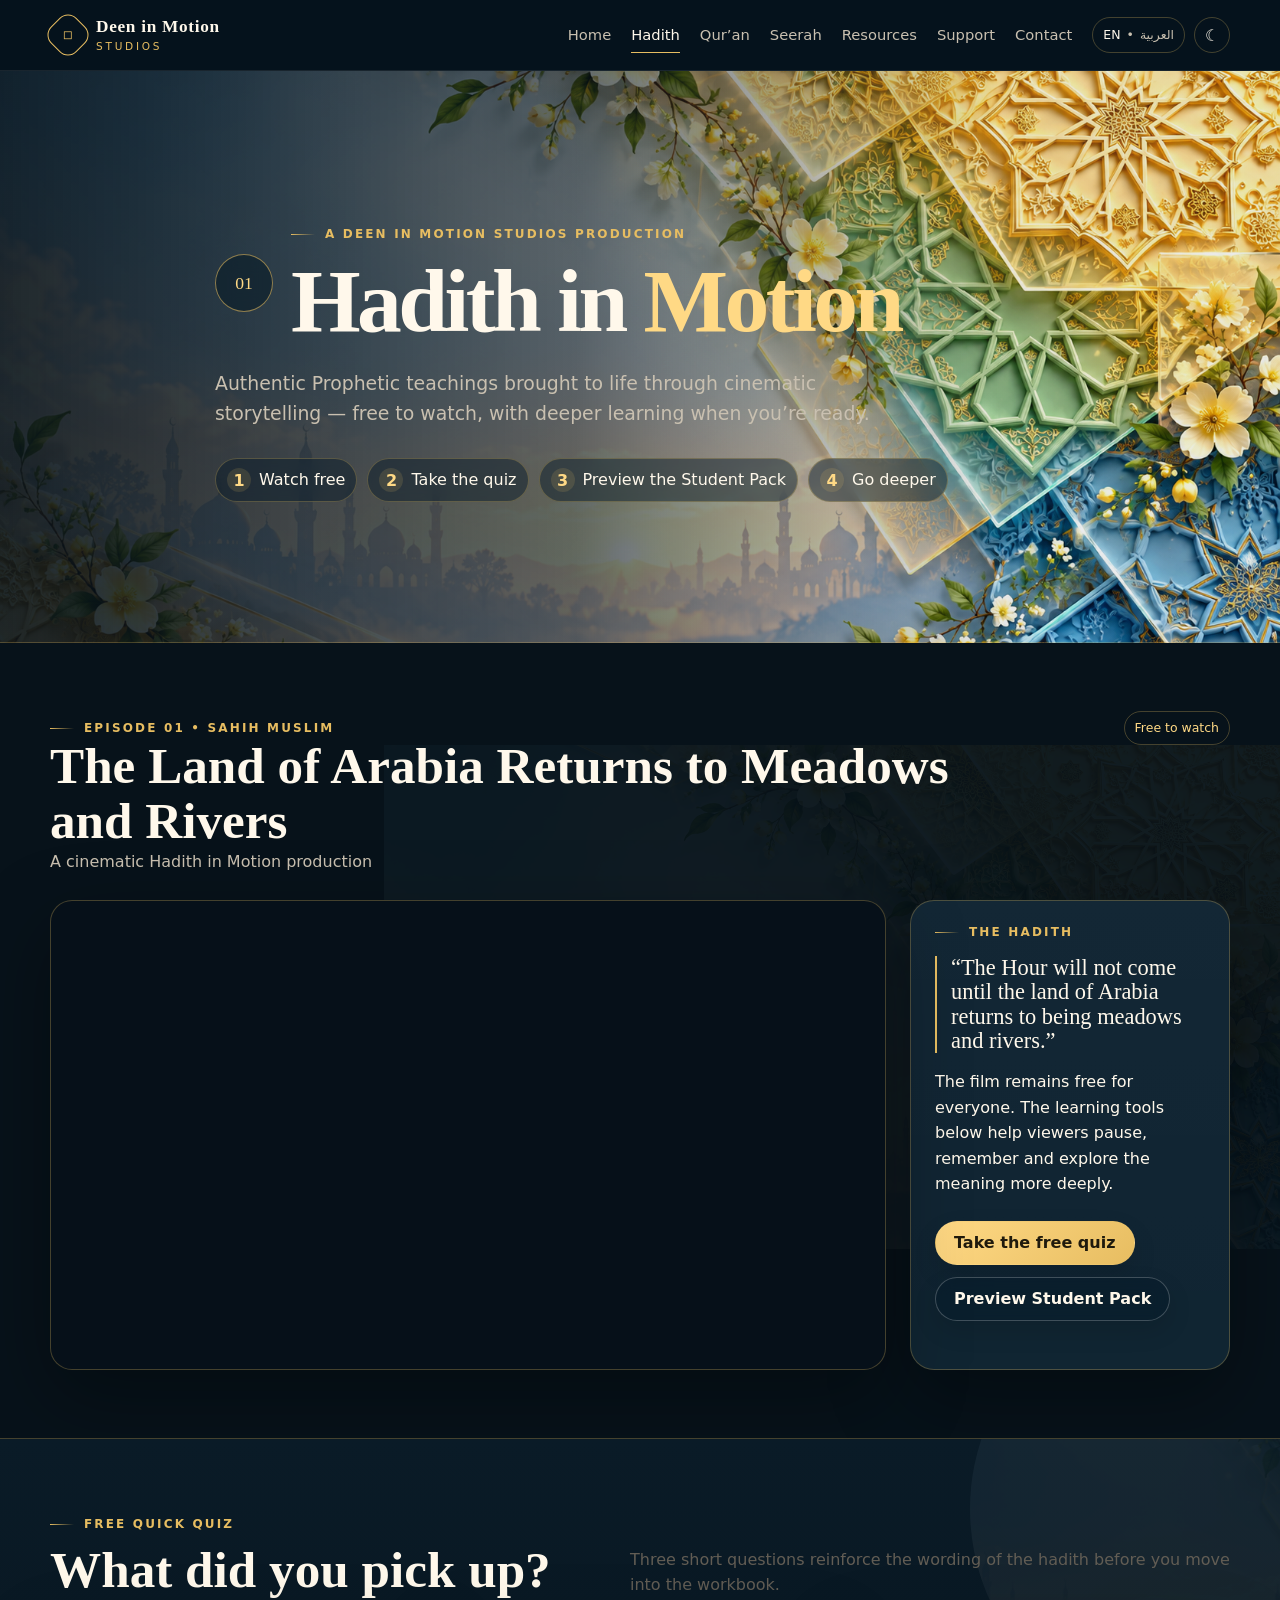
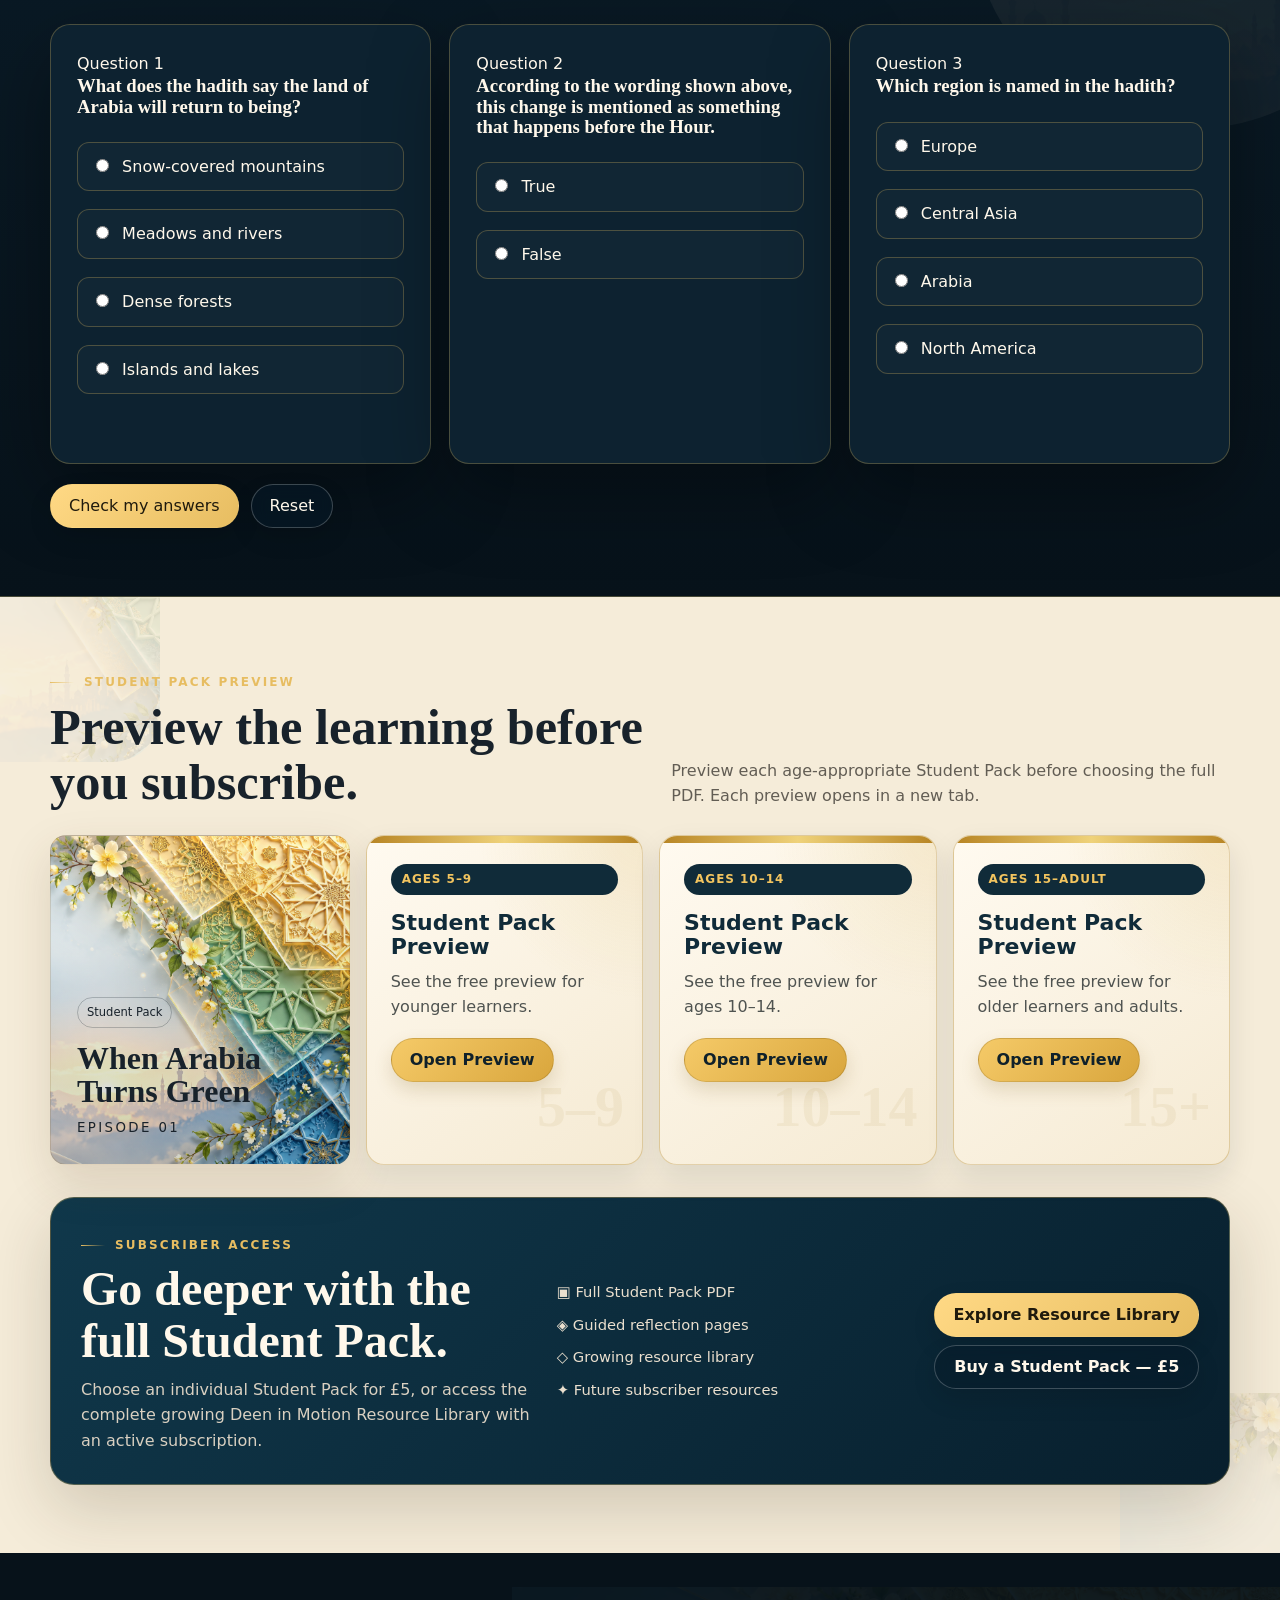
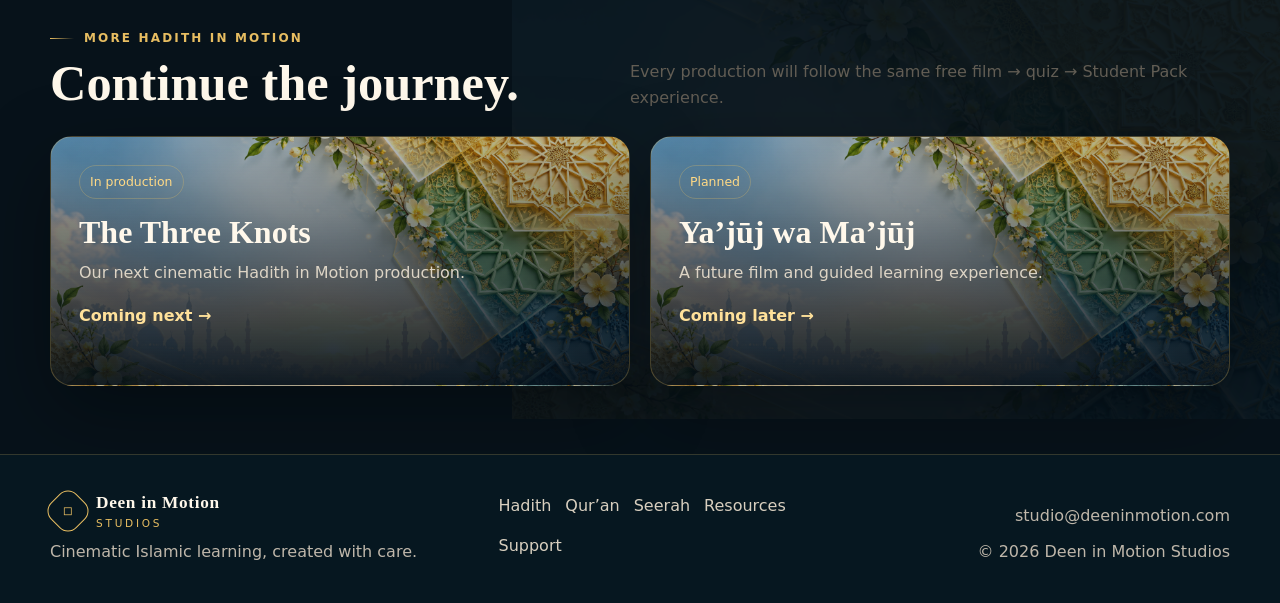
==== commit c54e1683: "css update" ====
--- a/hadith.html
+++ b/hadith.html
@@ -5,7 +5,7 @@
   <meta name="viewport" content="width=device-width,initial-scale=1">
   <title>Hadith in Motion | Deen in Motion Studios</title>
   <meta name="description" content="Watch Hadith in Motion films for free, take the quiz, preview the workbook and go deeper with subscriber learning resources.">
-  <link rel="stylesheet" href="assets/style.css">
+  <link rel="stylesheet" href="assets/style.css?v=2">
 </head>
 <body class="site-shell">
 
@@ -66,11 +66,12 @@
       </div>
 
       <div class="hadith-watch-grid">
-       <div class="video-shell premium-video" style="padding:0; overflow:hidden; align-self:start; min-height:0;">
+       <div class="video-shell premium-video"
+     style="padding:0; overflow:hidden; align-self:start; min-height:0; height:auto; aspect-ratio:16/9;">
   <iframe
     src="https://www.youtube.com/embed/nIduXOsCzhI?rel=0"
     title="Hadith in Motion – When Arabia Turns Green"
-    style="width:100%; aspect-ratio:16/9; border:0; display:block;"
+   style="width:100%; height:100%; border:0; display:block;"
     allow="accelerometer; autoplay; clipboard-write; encrypted-media; gyroscope; picture-in-picture; web-share"
     referrerpolicy="strict-origin-when-cross-origin"
     allowfullscreen>
--- a/assets/style.css
+++ b/assets/style.css
@@ -126,21 +126,25 @@
 .video-poster-content strong{font-family:Georgia,serif;font-size:clamp(1.5rem,3vw,2.35rem);margin-top:18px}
 .video-poster-content .muted{color:#e2d9ca;max-width:500px;margin-top:8px}
 .hadith-quote-card{
-  padding:30px;border-radius:24px;border:1px solid var(--line);
+  padding:22px 24px;
+  border-radius:24px;
+  border:1px solid var(--line);
   background:
     linear-gradient(180deg,rgba(255,255,255,.025),rgba(255,255,255,.01)),
     var(--surface);
-  box-shadow:var(--shadow);display:flex;flex-direction:column;justify-content:center
+  box-shadow:var(--shadow);
+  display:flex;
+  flex-direction:column;
+  justify-content:flex-start;
 }
 .hadith-quote-card blockquote{
-  font-size:clamp(1.45rem,2.5vw,2.1rem);
-  margin:22px 0;padding-left:18px;border-left:2px solid var(--gold);
-  color:var(--text)
-}
-.rtl .hadith-quote-card blockquote{padding-left:0;padding-right:18px;border-left:0;border-right:2px solid var(--gold)}
-.hadith-quote-card p{color:var(--muted)}
-.hadith-quote-card .actions{margin-top:24px}
-
+  font-size:clamp(1.3rem,1.75vw,1.72rem);
+  line-height:1.08;
+  margin:14px 0 16px;
+  padding-left:14px;
+  border-left:2px solid var(--gold);
+  color:var(--text);
+}
 .hadith-quiz-band{
   position:relative;overflow:hidden;
   background:linear-gradient(180deg,var(--bg-2),var(--bg));
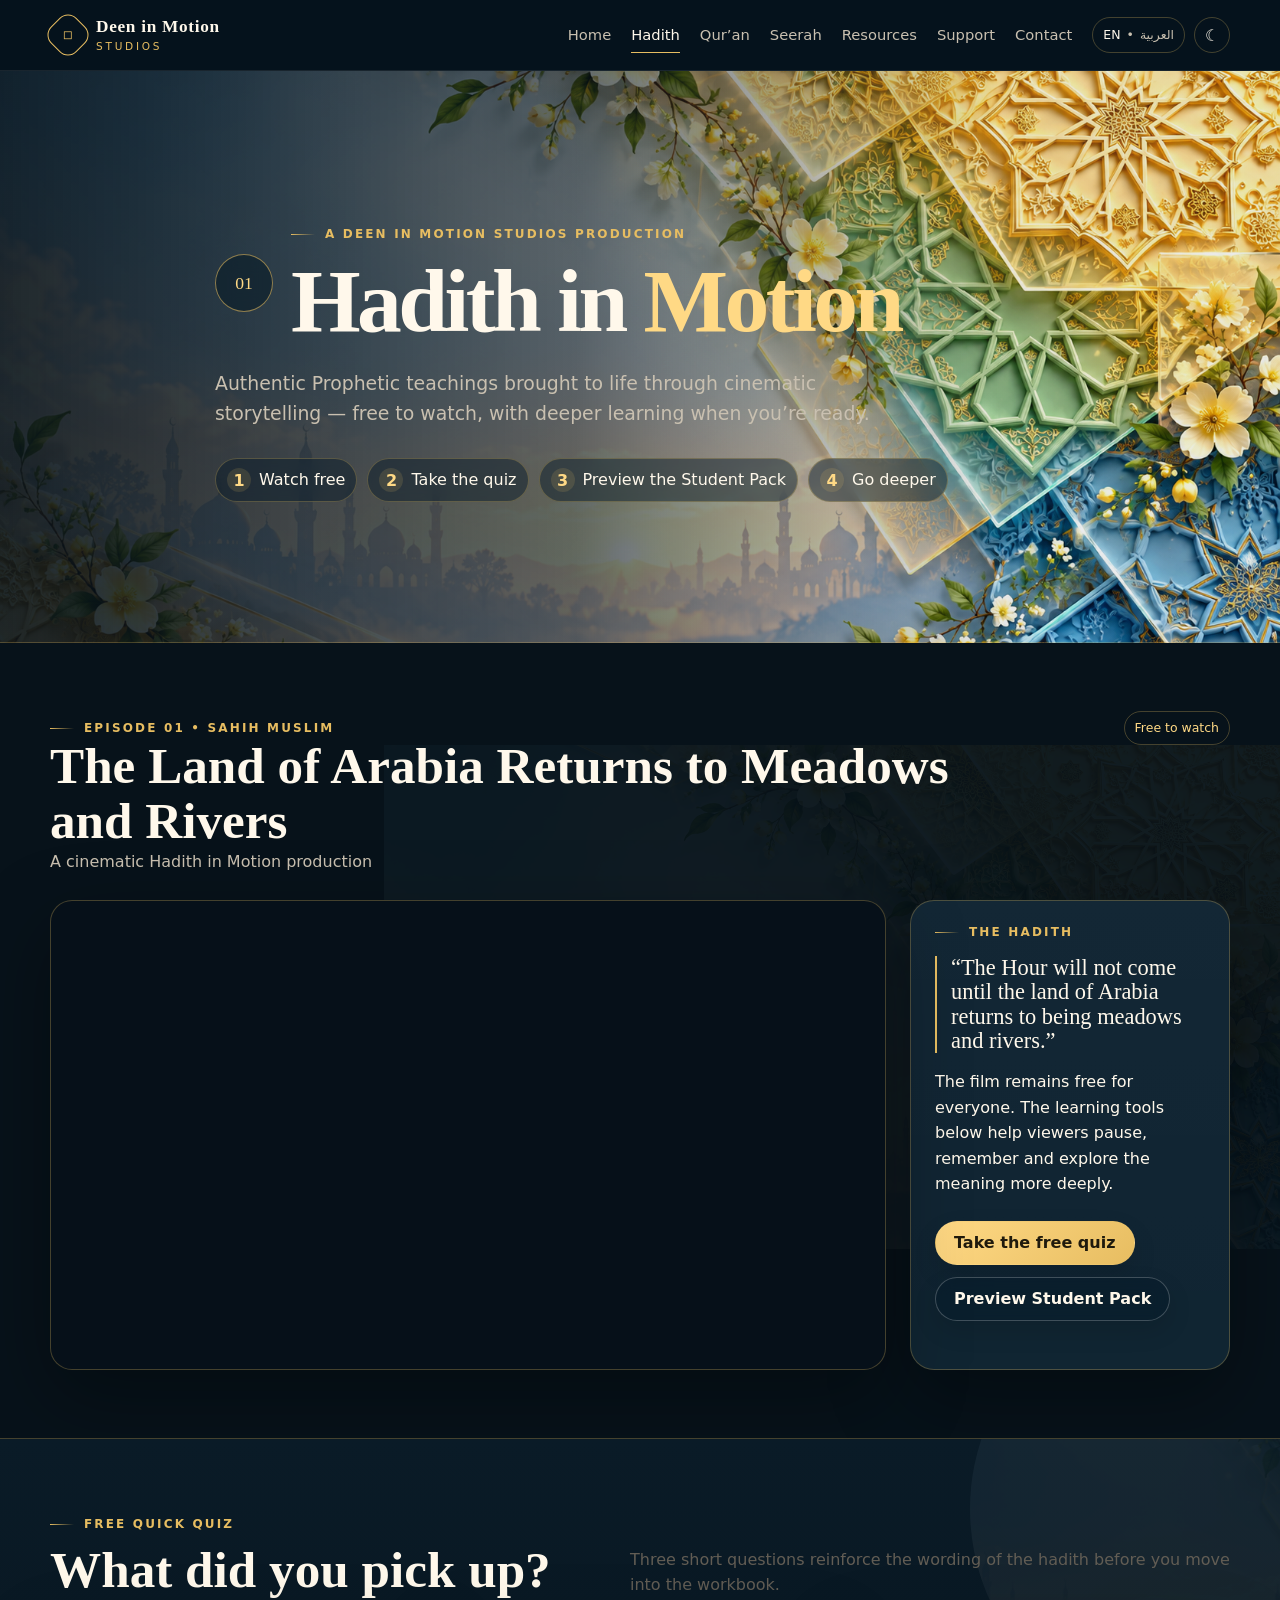
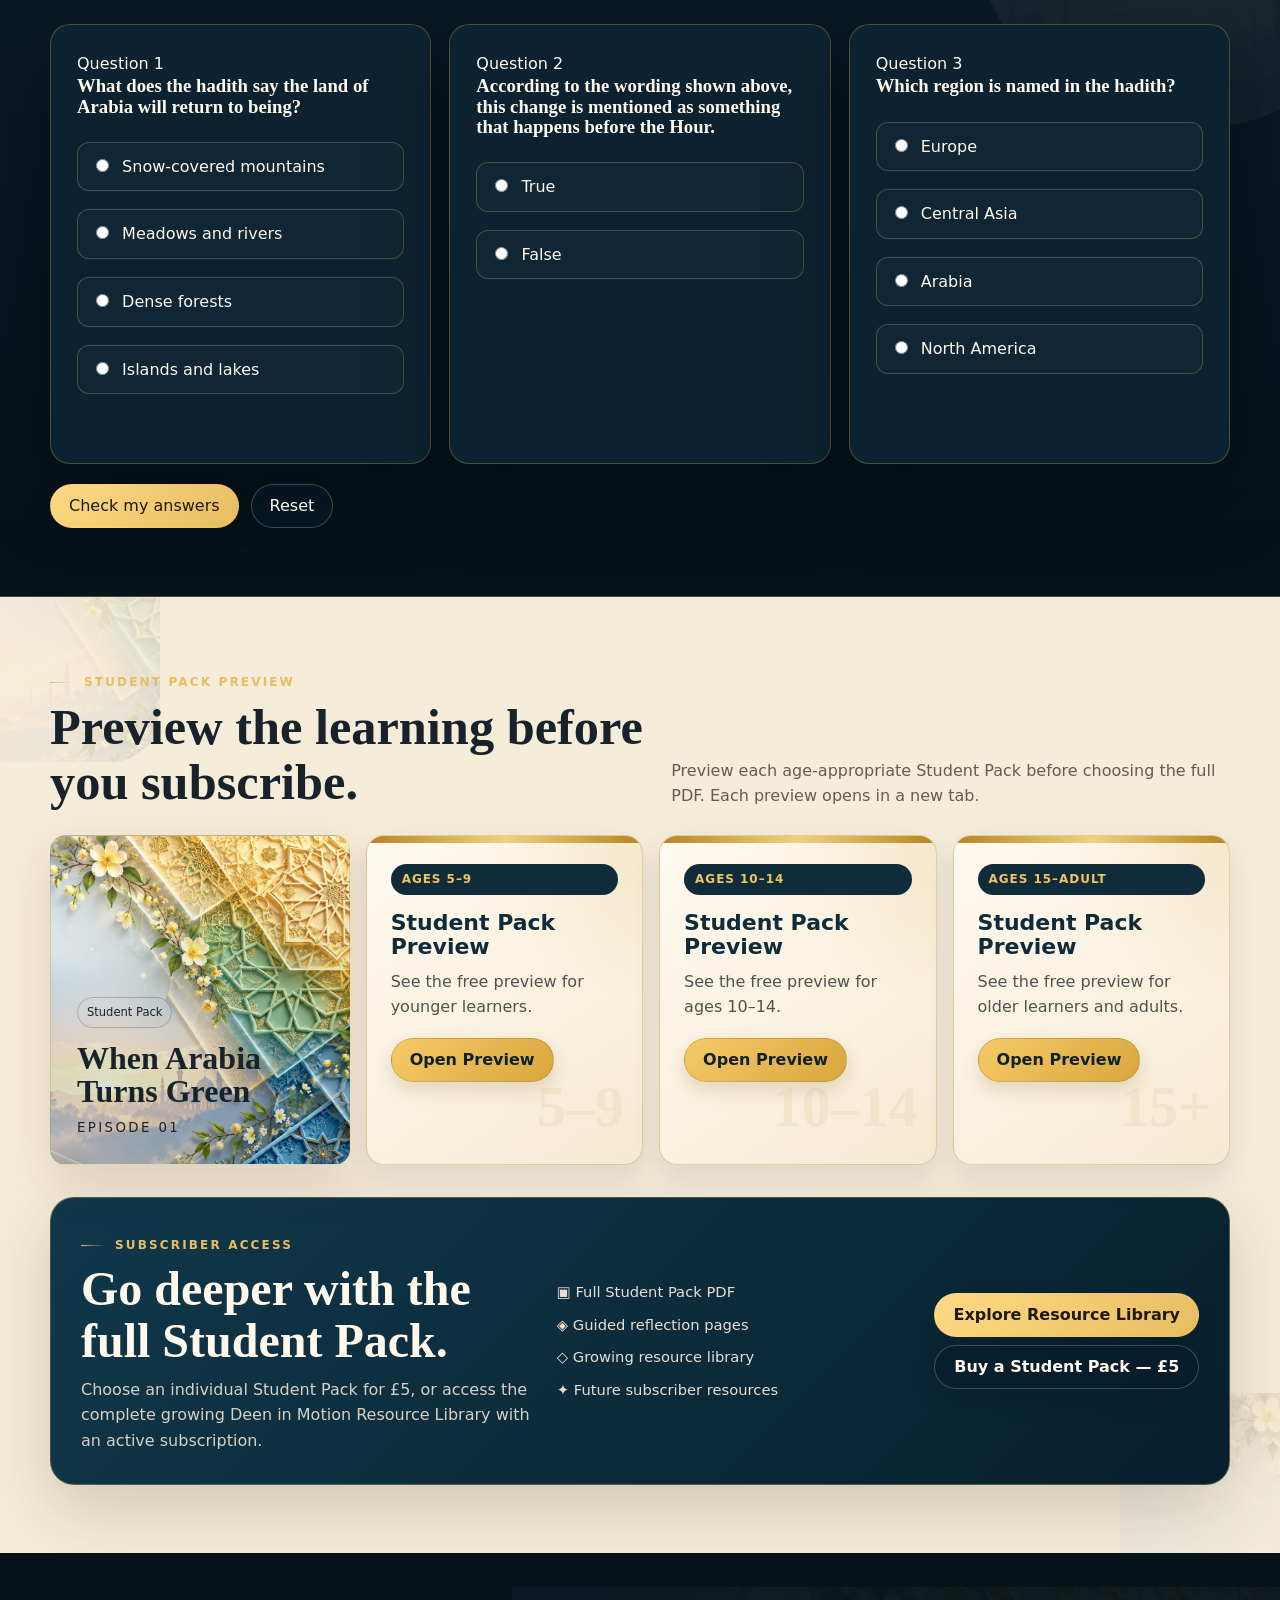
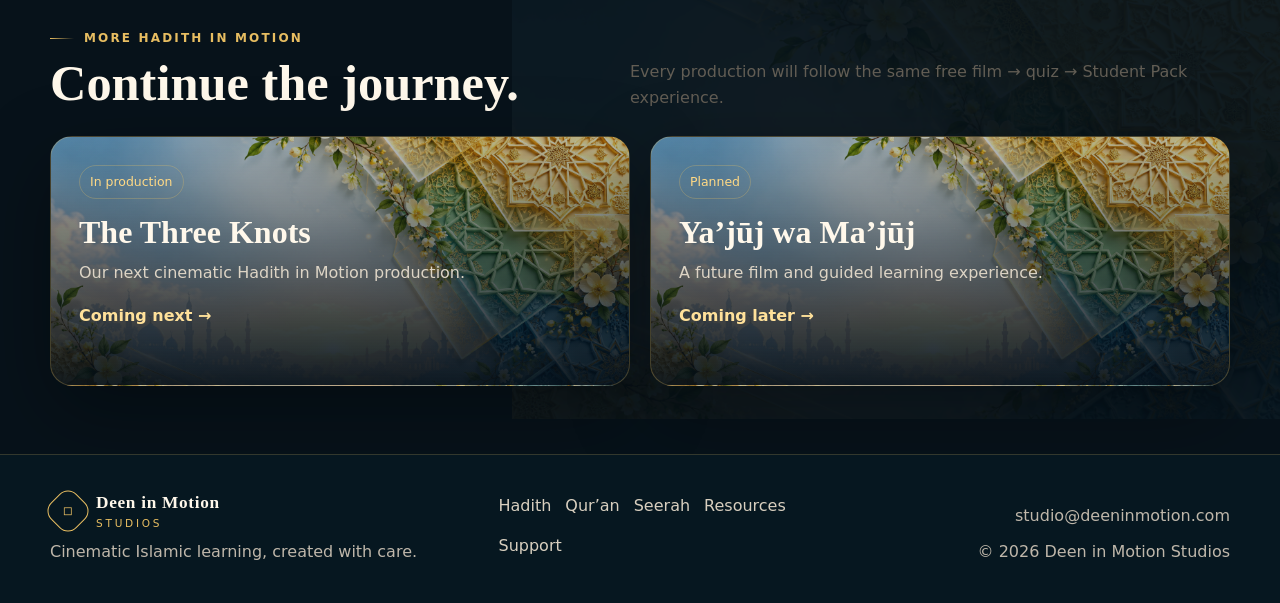
==== commit a245304e: "update" ====
--- a/hadith.html
+++ b/hadith.html
@@ -71,7 +71,7 @@
   <iframe
     src="https://www.youtube.com/embed/nIduXOsCzhI?rel=0"
     title="Hadith in Motion – When Arabia Turns Green"
-   style="width:100%; height:100%; border:0; display:block;"
+    style="width:100%; aspect-ratio:16/9; border:0; display:block;"
     allow="accelerometer; autoplay; clipboard-write; encrypted-media; gyroscope; picture-in-picture; web-share"
     referrerpolicy="strict-origin-when-cross-origin"
     allowfullscreen>
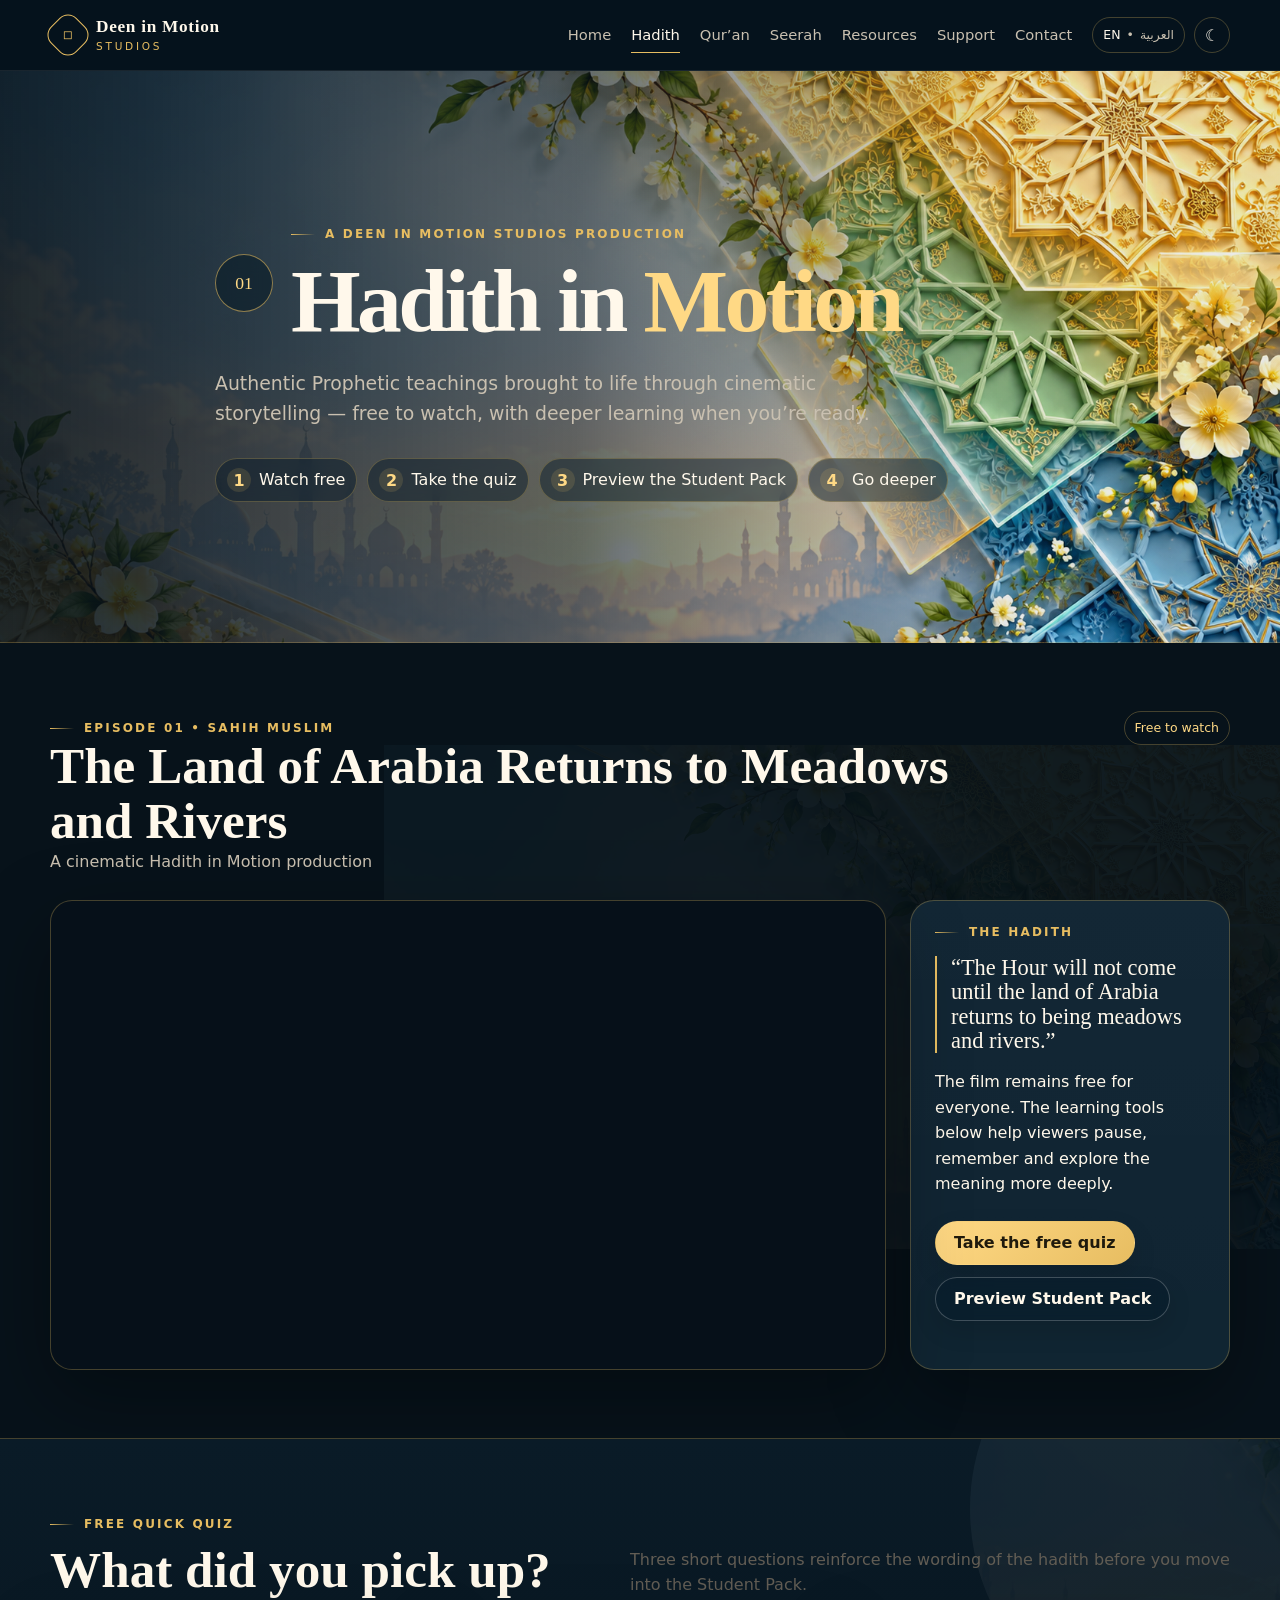
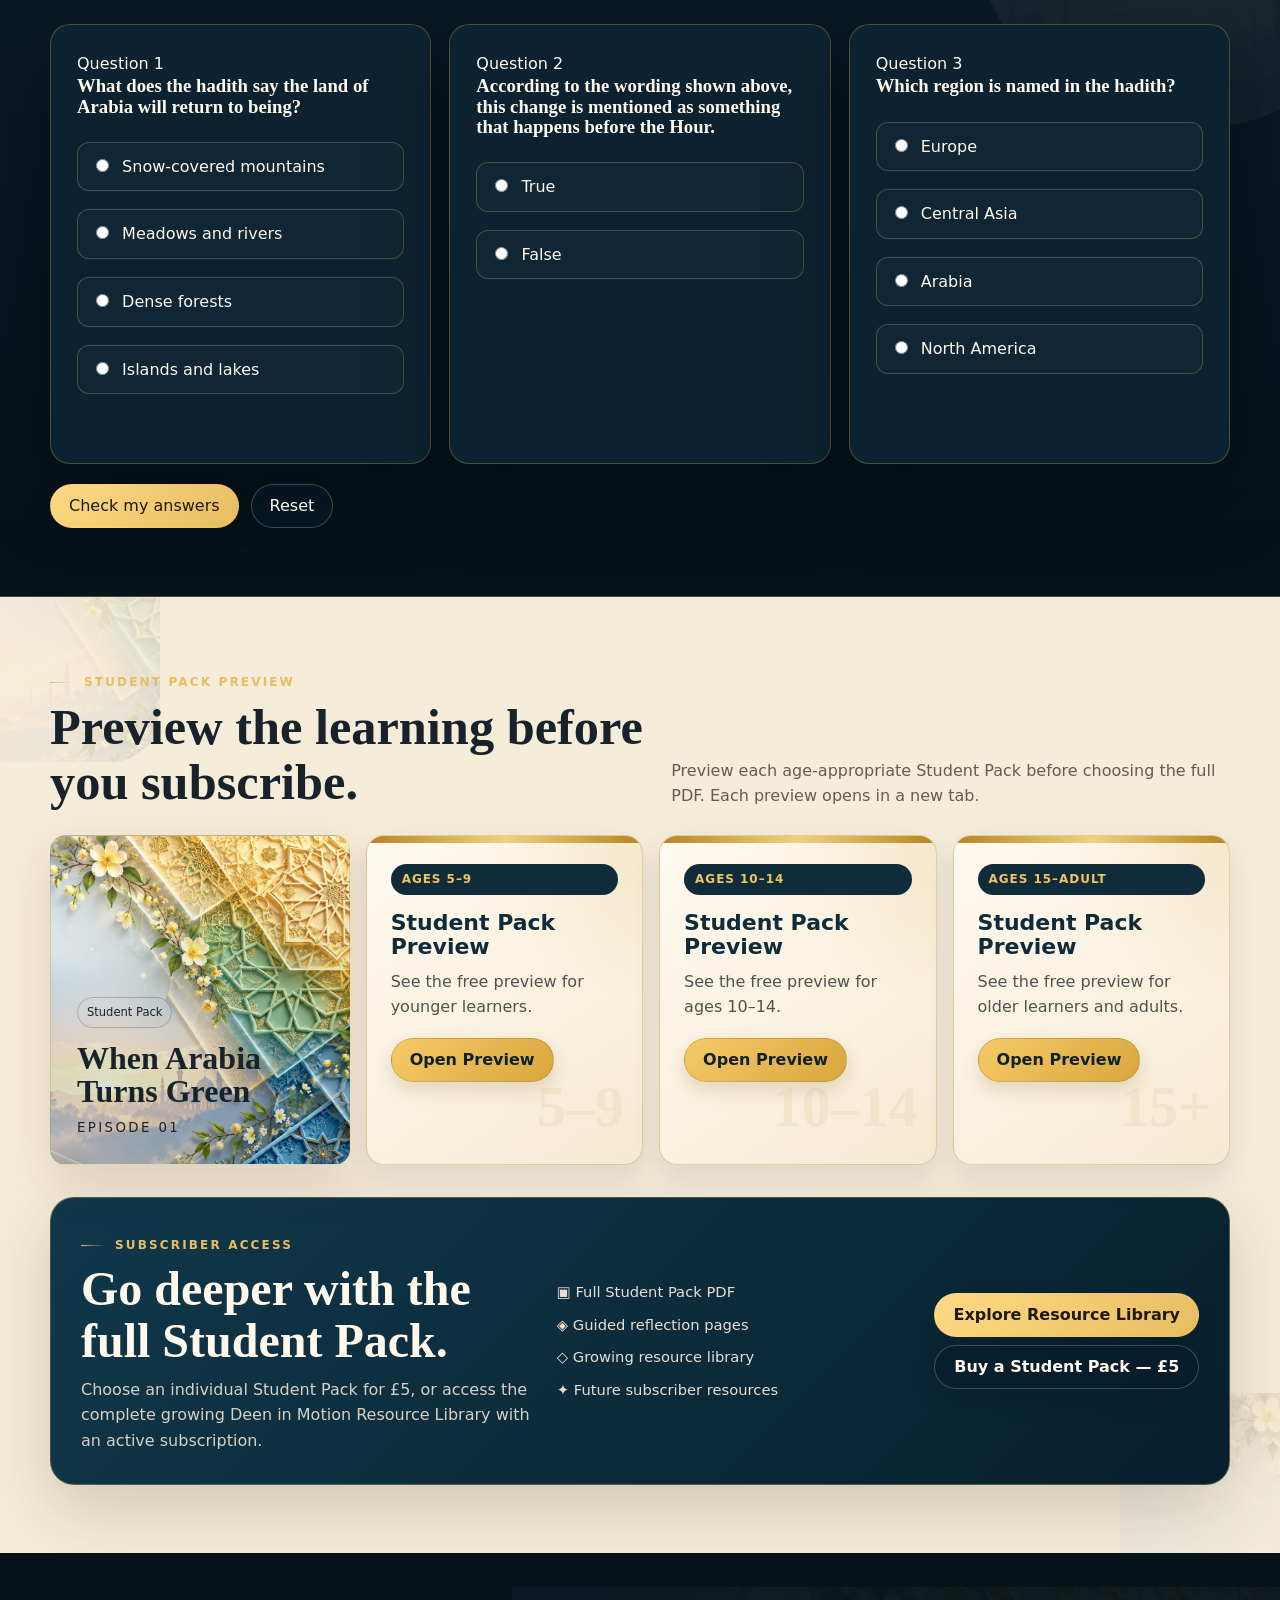
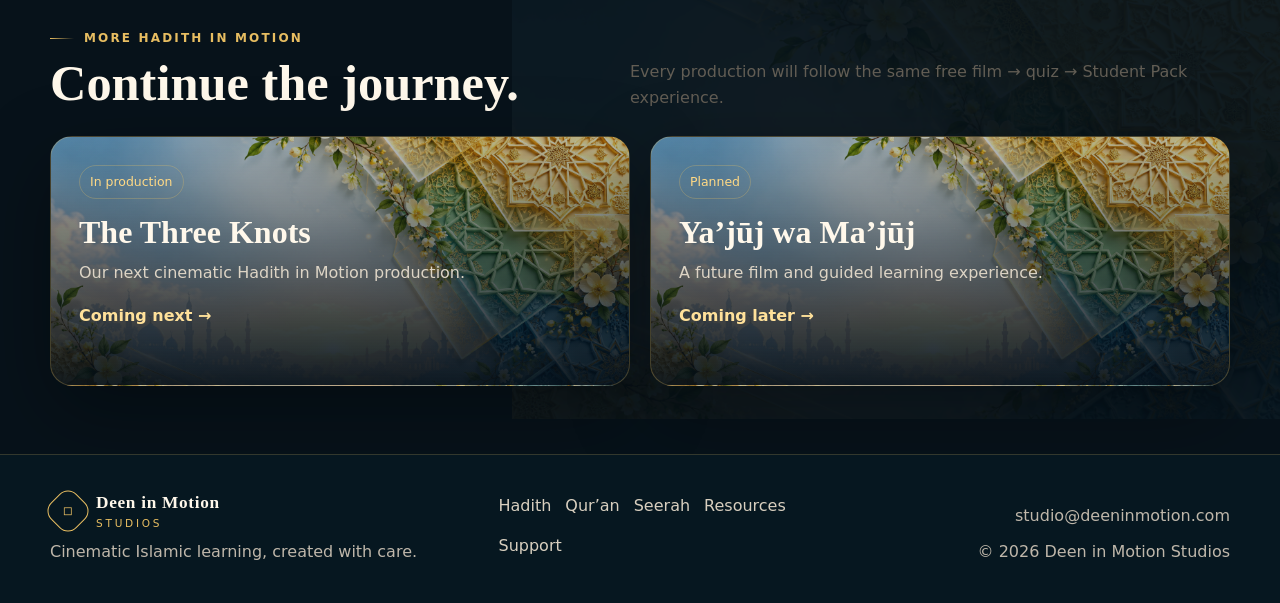
==== commit a6b0f57d: "cg" ====
--- a/hadith.html
+++ b/hadith.html
@@ -98,7 +98,7 @@
           <div class="kicker">Free quick quiz</div>
           <h2>What did you pick up?</h2>
         </div>
-        <p>Three short questions reinforce the wording of the hadith before you move into the workbook.</p>
+        <p>Three short questions reinforce the wording of the hadith before you move into the Student Pack.</p>
       </div>
 
       <form class="quiz-card premium-quiz" data-quiz>
